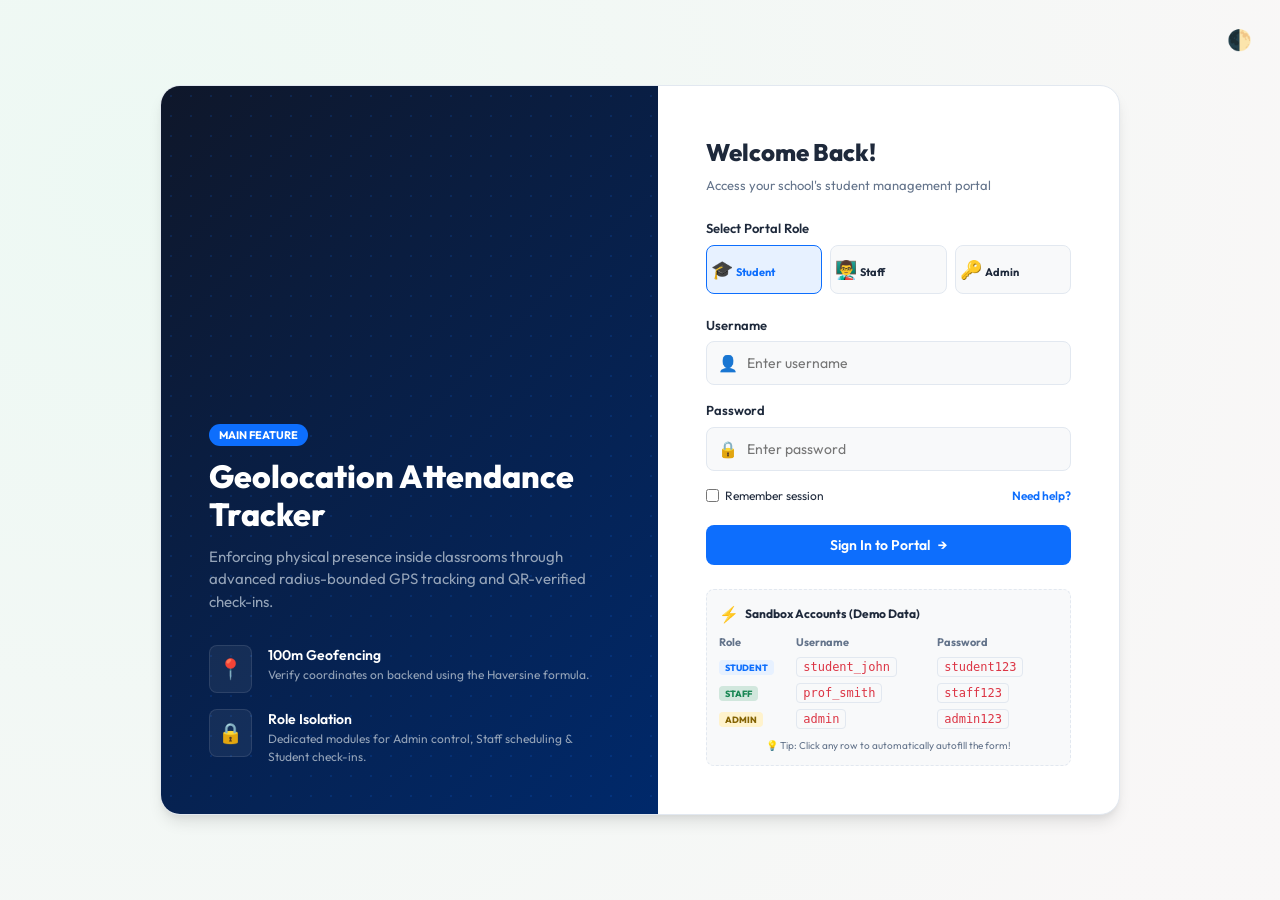
==== frontend/index.html @ 25378f26 "Initial commit: Smart Student Portal with geofenced attendance" ====
<!DOCTYPE html>
<html lang="en">
<head>
    <meta charset="UTF-8">
    <meta name="viewport" content="width=device-width, initial-scale=1.0">
    <title>Login - Smart Student Management Portal</title>
    <link rel="preconnect" href="https://fonts.googleapis.com">
    <link rel="preconnect" href="https://fonts.gstatic.com" crossorigin>
    <link href="https://fonts.googleapis.com/css2?family=Outfit:wght@300;400;500;600;700;800&display=swap" rel="stylesheet">
    <link rel="stylesheet" href="style.css">
</head>
<body class="login-body">
    <!-- Theme Toggle Floating Button -->
    <button class="theme-toggle" id="theme-btn" aria-label="Toggle Dark Mode">🌓</button>

    <div class="login-wrapper">
        <div class="login-visual">
            <div class="visual-overlay"></div>
            <div class="visual-content">
                <span class="badge">Main Feature</span>
                <h1>Geolocation Attendance Tracker</h1>
                <p>Enforcing physical presence inside classrooms through advanced radius-bounded GPS tracking and QR-verified check-ins.</p>
                <div class="visual-features">
                    <div class="v-feat">
                        <span class="v-icon">📍</span>
                        <div>
                            <h4>100m Geofencing</h4>
                            <p>Verify coordinates on backend using the Haversine formula.</p>
                        </div>
                    </div>
                    <div class="v-feat">
                        <span class="v-icon">🔒</span>
                        <div>
                            <h4>Role Isolation</h4>
                            <p>Dedicated modules for Admin control, Staff scheduling & Student check-ins.</p>
                        </div>
                    </div>
                </div>
            </div>
        </div>

        <div class="login-container">
            <div class="login-header">
                <h2>Welcome Back!</h2>
                <p>Access your school's student management portal</p>
            </div>

            <!-- Login Form -->
            <form id="login-form">
                <div class="form-group">
                    <label for="role-select">Select Portal Role</label>
                    <div class="role-selector-grid">
                        <label class="role-card active">
                            <input type="radio" name="role" value="STUDENT" checked>
                            <span class="role-emoji">🎓</span>
                            <span class="role-text">Student</span>
                        </label>
                        <label class="role-card">
                            <input type="radio" name="role" value="STAFF">
                            <span class="role-emoji">👨‍🏫</span>
                            <span class="role-text">Staff</span>
                        </label>
                        <label class="role-card">
                            <input type="radio" name="role" value="ADMIN">
                            <span class="role-emoji">🔑</span>
                            <span class="role-text">Admin</span>
                        </label>
                    </div>
                </div>

                <div class="form-group">
                    <label for="username">Username</label>
                    <div class="input-with-icon">
                        <span class="field-icon">👤</span>
                        <input type="text" id="username" placeholder="Enter username" required autocomplete="username">
                    </div>
                </div>

                <div class="form-group">
                    <label for="password">Password</label>
                    <div class="input-with-icon">
                        <span class="field-icon">🔒</span>
                        <input type="password" id="password" placeholder="Enter password" required autocomplete="current-password">
                    </div>
                </div>

                <div class="form-actions">
                    <label class="remember-me">
                        <input type="checkbox" id="remember">
                        <span>Remember session</span>
                    </label>
                    <a href="#" class="forgot-pwd" onclick="alert('Demo account credentials are listed in the Sandbox Accounts panel below!')">Need help?</a>
                </div>

                <div id="login-error" class="error-banner hide">
                    <span class="err-icon">⚠️</span>
                    <span class="err-msg">Invalid username or password.</span>
                </div>

                <button type="submit" class="btn btn-primary btn-block" id="login-submit-btn">
                    <span>Sign In to Portal</span>
                    <span class="btn-arrow">→</span>
                </button>
            </form>

            <!-- Sandbox Accounts Guide (Extremely helpful for grading!) -->
            <div class="sandbox-card">
                <div class="sandbox-header">
                    <span>⚡</span>
                    <h4>Sandbox Accounts (Demo Data)</h4>
                </div>
                <div class="sandbox-body">
                    <table class="sandbox-table">
                        <thead>
                            <tr>
                                <th>Role</th>
                                <th>Username</th>
                                <th>Password</th>
                            </tr>
                        </thead>
                        <tbody>
                            <tr onclick="fillCredentials('student_john', 'student123', 'STUDENT')">
                                <td><span class="pill-badge student">Student</span></td>
                                <td><code>student_john</code></td>
                                <td><code>student123</code></td>
                            </tr>
                            <tr onclick="fillCredentials('prof_smith', 'staff123', 'STAFF')">
                                <td><span class="pill-badge staff">Staff</span></td>
                                <td><code>prof_smith</code></td>
                                <td><code>staff123</code></td>
                            </tr>
                            <tr onclick="fillCredentials('admin', 'admin123', 'ADMIN')">
                                <td><span class="pill-badge admin">Admin</span></td>
                                <td><code>admin</code></td>
                                <td><code>admin123</code></td>
                            </tr>
                        </tbody>
                    </table>
                    <p class="sandbox-tip">💡 Tip: Click any row to automatically autofill the form!</p>
                </div>
            </div>
        </div>
    </div>

    <script src="script.js"></script>
</body>
</html>
---- frontend/style.css ----
/* Style Sheet for Smart Student Management Portal */

/* Core Theme Variables */
:root {
    --font-primary: 'Outfit', sans-serif;
    
    /* Light Mode Palette */
    --primary: #0d6efd;
    --primary-hover: #0b5ed7;
    --primary-light: #e7f1ff;
    --success: #198754;
    --success-light: #d1e7dd;
    --danger: #dc3545;
    --danger-light: #f8d7da;
    --warning: #ffc107;
    --warning-light: #fff3cd;
    
    --bg-color: #f8f9fa;
    --card-bg: #ffffff;
    --sidebar-bg: #0f172a;
    --sidebar-text: #94a3b8;
    --sidebar-active: #ffffff;
    --sidebar-active-bg: #1e293b;
    
    --text-color: #1e293b;
    --text-muted: #64748b;
    --border-color: #e2e8f0;
    
    --shadow-sm: 0 1px 3px rgba(0,0,0,0.1), 0 1px 2px rgba(0,0,0,0.06);
    --shadow-md: 0 4px 6px -1px rgba(0,0,0,0.1), 0 2px 4px -1px rgba(0,0,0,0.06);
    --shadow-lg: 0 10px 15px -3px rgba(0,0,0,0.1), 0 4px 6px -2px rgba(0,0,0,0.05);
    
    --glass-bg: rgba(255, 255, 255, 0.7);
    --glass-border: rgba(255, 255, 255, 0.4);
    --glass-blur: 12px;
    
    --border-radius: 12px;
    --border-radius-sm: 8px;
    --border-radius-lg: 20px;
    --transition: all 0.25s cubic-bezier(0.4, 0, 0.2, 1);
}

/* Dark Mode Overrides */
[data-theme="dark"] {
    --bg-color: #090d16;
    --card-bg: #111827;
    --sidebar-bg: #030712;
    --sidebar-active-bg: #111827;
    
    --text-color: #f3f4f6;
    --text-muted: #9ca3af;
    --border-color: #1f2937;
    
    --glass-bg: rgba(17, 24, 39, 0.7);
    --glass-border: rgba(31, 41, 55, 0.5);
    
    --shadow-sm: 0 1px 3px rgba(0,0,0,0.3);
    --shadow-md: 0 4px 6px -1px rgba(0,0,0,0.4);
    --shadow-lg: 0 10px 15px -3px rgba(0,0,0,0.5);
    
    --primary-light: #1e293b;
}

/* Global Resets & Styles */
* {
    margin: 0;
    padding: 0;
    box-sizing: border-box;
}

body {
    font-family: var(--font-primary);
    background-color: var(--bg-color);
    color: var(--text-color);
    line-height: 1.5;
    transition: var(--transition);
    overflow-x: hidden;
}

/* Scrollbar Customization */
::-webkit-scrollbar {
    width: 6px;
    height: 6px;
}
::-webkit-scrollbar-track {
    background: transparent;
}
::-webkit-scrollbar-thumb {
    background: var(--border-color);
    border-radius: 10px;
}
::-webkit-scrollbar-thumb:hover {
    background: var(--text-muted);
}

/* Layout Utilities */
.hide {
    display: none !important;
}

.text-center { text-align: center !important; }
.text-right { text-align: right !important; }
.py-4 { padding-top: 1.5rem !important; padding-bottom: 1.5rem !important; }
.py-5 { padding-top: 3rem !important; padding-bottom: 3rem !important; }
.mt-2 { margin-top: 0.5rem !important; }
.mt-3 { margin-top: 1rem !important; }
.mt-4 { margin-top: 1.5rem !important; }
.mb-2 { margin-bottom: 0.5rem !important; }
.mb-3 { margin-bottom: 1rem !important; }
.mb-4 { margin-bottom: 1.5rem !important; }
.mb-0 { margin-bottom: 0 !important; }
.max-width-100 { max-width: 100px !important; }
.max-width-300 { max-width: 300px !important; }
.max-width-350 { max-width: 350px !important; }

/* Grid Layouts */
.row {
    display: flex;
    gap: 12px;
}
.col {
    flex: 1;
}

.layout-grid-2 {
    display: grid;
    grid-template-columns: repeat(auto-fit, minmax(320px, 1fr));
    gap: 24px;
    margin-top: 24px;
}

.layout-grid-3-2 {
    display: grid;
    grid-template-columns: 3fr 2fr;
    gap: 24px;
    margin-top: 24px;
}

.layout-grid-3-1 {
    display: grid;
    grid-template-columns: 3fr 1fr;
    gap: 24px;
    margin-top: 24px;
}

@media (max-width: 992px) {
    .layout-grid-3-2, .layout-grid-3-1 {
        grid-template-columns: 1fr;
    }
}

/* Buttons */
.btn {
    display: inline-flex;
    align-items: center;
    justify-content: center;
    font-family: var(--font-primary);
    font-size: 14px;
    font-weight: 600;
    padding: 10px 18px;
    border-radius: var(--border-radius-sm);
    border: 1px solid transparent;
    cursor: pointer;
    transition: var(--transition);
    gap: 8px;
}

.btn-primary {
    background-color: var(--primary);
    color: #ffffff;
}
.btn-primary:hover {
    background-color: var(--primary-hover);
    transform: translateY(-1px);
}

.btn-success {
    background-color: var(--success);
    color: #ffffff;
}
.btn-success:hover {
    background-color: #157347;
    transform: translateY(-1px);
}

.btn-danger {
    background-color: var(--danger);
    color: #ffffff;
}
.btn-danger:hover {
    background-color: #bb2d3b;
}

.btn-outline {
    background-color: transparent;
    border-color: var(--border-color);
    color: var(--text-color);
}
.btn-outline:hover {
    background-color: var(--bg-color);
}

.btn-outline-primary {
    background-color: transparent;
    border-color: var(--primary);
    color: var(--primary);
}
.btn-outline-primary:hover {
    background-color: var(--primary-light);
}

.btn-outline-danger {
    background-color: transparent;
    border-color: var(--danger);
    color: var(--danger);
}
.btn-outline-danger:hover {
    background-color: var(--danger-light);
}

.btn-sm {
    padding: 6px 12px;
    font-size: 12px;
}

.btn-lg {
    padding: 14px 24px;
    font-size: 16px;
    border-radius: var(--border-radius);
}

.btn-block {
    display: flex;
    width: 100%;
}

/* Theme Toggle Button */
.theme-toggle {
    background: transparent;
    border: none;
    font-size: 20px;
    cursor: pointer;
    padding: 8px;
    border-radius: 50%;
    transition: var(--transition);
}
.theme-toggle:hover {
    background-color: var(--border-color);
    transform: scale(1.1);
}

/* ---------------------------------------------------- */
/* LOGIN PAGE STYLING */
/* ---------------------------------------------------- */
.login-body {
    background: radial-gradient(circle at 10% 20%, rgba(216, 241, 230, 0.46) 0.1%, rgba(233, 226, 226, 0.28) 90.1%);
    min-height: 100vh;
    display: flex;
    align-items: center;
    justify-content: center;
    padding: 20px;
}

[data-theme="dark"].login-body {
    background: radial-gradient(circle at 10% 20%, rgba(13, 20, 35, 0.9) 0%, rgba(3, 7, 18, 1) 100%);
}

.login-body #theme-btn {
    position: absolute;
    top: 20px;
    right: 20px;
    z-index: 100;
}

.login-wrapper {
    background: var(--card-bg);
    width: 100%;
    max-width: 960px;
    min-height: 580px;
    border-radius: var(--border-radius-lg);
    box-shadow: var(--shadow-lg);
    display: flex;
    overflow: hidden;
    border: 1px solid var(--border-color);
}

@media (max-width: 768px) {
    .login-wrapper {
        flex-direction: column;
    }
    .login-visual {
        display: none;
    }
}

.login-visual {
    flex: 1.1;
    background: linear-gradient(135deg, #0f172a 0%, #00296b 100%);
    position: relative;
    padding: 48px;
    display: flex;
    align-items: flex-end;
}

.visual-overlay {
    position: absolute;
    top: 0; left: 0; right: 0; bottom: 0;
    background-image: radial-gradient(rgba(13, 110, 253, 0.15) 1px, transparent 0);
    background-size: 20px 20px;
}

.visual-content {
    position: relative;
    z-index: 10;
    color: #ffffff;
}

.visual-content h1 {
    font-size: 32px;
    font-weight: 800;
    line-height: 1.2;
    margin: 12px 0;
}

.visual-content p {
    color: #94a3b8;
    font-size: 15px;
    margin-bottom: 32px;
}

.badge {
    background-color: var(--primary);
    color: #ffffff;
    padding: 4px 10px;
    font-size: 11px;
    font-weight: 700;
    text-transform: uppercase;
    border-radius: 20px;
}

.visual-features {
    display: flex;
    flex-direction: column;
    gap: 16px;
}

.v-feat {
    display: flex;
    gap: 16px;
    align-items: flex-start;
}

.v-icon {
    font-size: 20px;
    background: rgba(255,255,255,0.06);
    padding: 8px;
    border-radius: 8px;
    border: 1px solid rgba(255,255,255,0.1);
}

.v-feat h4 {
    font-size: 14px;
    font-weight: 600;
}

.v-feat p {
    font-size: 12px;
    color: #94a3b8;
    margin-bottom: 0;
}

.login-container {
    flex: 1;
    padding: 48px;
    display: flex;
    flex-direction: column;
    justify-content: center;
}

.login-header h2 {
    font-size: 24px;
    font-weight: 800;
    margin-bottom: 6px;
}

.login-header p {
    color: var(--text-muted);
    font-size: 13px;
    margin-bottom: 24px;
}

/* Forms & Inputs */
.form-group {
    margin-bottom: 16px;
}

.form-group label {
    display: block;
    font-size: 13px;
    font-weight: 600;
    margin-bottom: 6px;
    color: var(--text-color);
}

.input-with-icon {
    position: relative;
    width: 100%;
}

.field-icon {
    position: absolute;
    left: 12px;
    top: 50%;
    transform: translateY(-50%);
    font-size: 16px;
    color: var(--text-muted);
}

.form-control, input[type="text"], input[type="password"], input[type="email"], select, textarea {
    width: 100%;
    background-color: var(--bg-color);
    border: 1px solid var(--border-color);
    color: var(--text-color);
    font-family: var(--font-primary);
    font-size: 14px;
    padding: 12px 16px;
    border-radius: var(--border-radius-sm);
    transition: var(--transition);
}

.input-with-icon .form-control, .input-with-icon input {
    padding-left: 40px;
}

.form-control:focus, input:focus, select:focus, textarea:focus {
    outline: none;
    border-color: var(--primary);
    box-shadow: 0 0 0 3px var(--primary-light);
}

/* Role Radio Selection */
.role-selector-grid {
    display: grid;
    grid-template-columns: repeat(3, 1fr);
    gap: 8px;
    margin-bottom: 16px;
}

.role-card {
    border: 1px solid var(--border-color);
    border-radius: var(--border-radius-sm);
    padding: 10px 4px;
    display: flex;
    flex-direction: column;
    align-items: center;
    cursor: pointer;
    transition: var(--transition);
    background-color: var(--bg-color);
}

.role-card input[type="radio"] {
    display: none;
}

.role-emoji {
    font-size: 18px;
    margin-bottom: 4px;
}

.role-text {
    font-size: 11px;
    font-weight: 700;
}

.role-card.active {
    border-color: var(--primary);
    background-color: var(--primary-light);
    color: var(--primary);
}

/* Form Actions */
.form-actions {
    display: flex;
    justify-content: space-between;
    align-items: center;
    font-size: 12px;
    margin-bottom: 20px;
}

.remember-me {
    display: flex;
    align-items: center;
    gap: 6px;
    cursor: pointer;
}

.forgot-pwd {
    color: var(--primary);
    text-decoration: none;
    font-weight: 600;
}

.error-banner {
    background-color: var(--danger-light);
    color: var(--danger);
    padding: 10px 14px;
    border-radius: var(--border-radius-sm);
    font-size: 12px;
    font-weight: 600;
    margin-bottom: 16px;
    display: flex;
    align-items: center;
    gap: 8px;
    border: 1px solid rgba(220, 53, 69, 0.2);
}

/* Sandbox Credentials Helper */
.sandbox-card {
    background-color: var(--bg-color);
    border: 1px dashed var(--border-color);
    border-radius: var(--border-radius-sm);
    margin-top: 24px;
    padding: 12px;
}

.sandbox-header {
    display: flex;
    align-items: center;
    gap: 6px;
    margin-bottom: 8px;
}

.sandbox-header h4 {
    font-size: 12px;
    font-weight: 700;
}

.sandbox-table {
    width: 100%;
    font-size: 11px;
    border-collapse: collapse;
}

.sandbox-table th {
    text-align: left;
    color: var(--text-muted);
    padding-bottom: 4px;
}

.sandbox-table tr {
    cursor: pointer;
    transition: var(--transition);
}

.sandbox-table tr:hover {
    background-color: var(--border-color);
}

.sandbox-table td {
    padding: 4px 0;
}

.sandbox-tip {
    font-size: 10px;
    color: var(--text-muted);
    margin-top: 6px;
    text-align: center;
}

/* Pill Badges */
.pill-badge {
    padding: 2px 6px;
    font-size: 9px;
    font-weight: 800;
    border-radius: 4px;
    text-transform: uppercase;
}

.pill-badge.student { background-color: var(--primary-light); color: var(--primary); }
.pill-badge.staff { background-color: var(--success-light); color: var(--success); }
.pill-badge.admin { background-color: var(--warning-light); color: #856404; }

/* ---------------------------------------------------- */
/* DASHBOARD STRUCTURE */
/* ---------------------------------------------------- */
.dashboard-body {
    background-color: var(--bg-color);
    min-height: 100vh;
}

.dashboard-wrapper {
    display: flex;
    min-height: 100vh;
}

@media (max-width: 768px) {
    .dashboard-wrapper {
        flex-direction: column;
    }
}

/* Sidebar Navigation */
.sidebar {
    background-color: var(--sidebar-bg);
    width: 260px;
    display: flex;
    flex-direction: column;
    border-right: 1px solid var(--border-color);
    padding: 24px;
    color: var(--sidebar-text);
    flex-shrink: 0;
}

@media (max-width: 768px) {
    .sidebar {
        width: 100%;
        border-right: none;
        border-bottom: 1px solid var(--border-color);
    }
}

.sidebar-brand {
    display: flex;
    align-items: center;
    gap: 12px;
    margin-bottom: 32px;
}

.brand-logo {
    font-size: 28px;
}

.sidebar-brand h3 {
    color: #ffffff;
    font-size: 18px;
    font-weight: 800;
}

.sidebar-brand p {
    font-size: 11px;
    color: var(--text-muted);
}

.profile-card-mini {
    background-color: var(--sidebar-active-bg);
    border-radius: var(--border-radius);
    padding: 16px;
    display: flex;
    align-items: center;
    gap: 12px;
    margin-bottom: 24px;
    border: 1px solid rgba(255,255,255,0.05);
}

.avatar {
    width: 40px;
    height: 40px;
    border-radius: 50%;
    background-color: var(--primary);
    display: flex;
    align-items: center;
    justify-content: center;
    font-size: 20px;
}

.profile-info h4 {
    color: #ffffff;
    font-size: 13px;
    font-weight: 700;
    max-width: 130px;
    white-space: nowrap;
    overflow: hidden;
    text-overflow: ellipsis;
}

.role-pill {
    font-size: 9px;
    font-weight: 800;
    color: var(--primary);
    background-color: var(--primary-light);
    padding: 1px 6px;
    border-radius: 4px;
    text-transform: uppercase;
}

.sidebar-menu {
    flex: 1;
}

.menu-list {
    list-style: none;
    display: flex;
    flex-direction: column;
    gap: 6px;
}

.menu-list li {
    padding: 12px 16px;
    border-radius: var(--border-radius-sm);
    display: flex;
    align-items: center;
    gap: 12px;
    cursor: pointer;
    font-size: 14px;
    font-weight: 500;
    transition: var(--transition);
}

.menu-list li:hover {
    background-color: var(--sidebar-active-bg);
    color: #ffffff;
}

.menu-list li.active {
    background-color: var(--primary);
    color: #ffffff;
}

.menu-icon {
    font-size: 18px;
}

.sidebar-footer {
    margin-top: 24px;
}

/* Main Content Area */
.main-content {
    flex: 1;
    padding: 32px;
    overflow-y: auto;
}

@media (max-width: 768px) {
    .main-content {
        padding: 16px;
    }
}

/* Topbar Header */
.topbar {
    display: flex;
    justify-content: space-between;
    align-items: center;
    margin-bottom: 32px;
    border-bottom: 1px solid var(--border-color);
    padding-bottom: 16px;
}

.topbar-left h2 {
    font-size: 26px;
    font-weight: 800;
}

.topbar-left .subtitle {
    font-size: 13px;
    color: var(--text-muted);
}

.topbar-right {
    display: flex;
    align-items: center;
    gap: 16px;
}

.date-widget {
    background-color: var(--card-bg);
    border: 1px solid var(--border-color);
    border-radius: var(--border-radius-sm);
    padding: 8px 14px;
    font-size: 12px;
    font-weight: 600;
    display: flex;
    align-items: center;
    gap: 8px;
    box-shadow: var(--shadow-sm);
}

/* ---------------------------------------------------- */
/* CARDS & CONTAINERS */
/* ---------------------------------------------------- */
.card {
    background-color: var(--card-bg);
    border: 1px solid var(--border-color);
    border-radius: var(--border-radius);
    box-shadow: var(--shadow-sm);
    overflow: hidden;
    transition: var(--transition);
    margin-bottom: 24px;
}

.card:hover {
    box-shadow: var(--shadow-md);
}

.card-header {
    padding: 16px 24px;
    border-bottom: 1px solid var(--border-color);
    display: flex;
    justify-content: space-between;
    align-items: center;
}

.card-header h4 {
    font-size: 15px;
    font-weight: 700;
}

.card-tag {
    font-size: 10px;
    font-weight: 800;
    padding: 2px 6px;
    border-radius: 4px;
    text-transform: uppercase;
}
.card-tag.active { background-color: var(--success-light); color: var(--success); }

.card-body {
    padding: 24px;
}

/* Glassmorphism Styles */
.bg-glass {
    background: var(--glass-bg);
    backdrop-filter: blur(var(--glass-blur));
    border: 1px solid var(--glass-border);
}

/* Stat Metrics Grid */
.metrics-grid {
    display: grid;
    grid-template-columns: repeat(auto-fit, minmax(220px, 1fr));
    gap: 20px;
}

.metric-card {
    background-color: var(--card-bg);
    border: 1px solid var(--border-color);
    border-radius: var(--border-radius);
    padding: 20px;
    display: flex;
    gap: 16px;
    align-items: center;
    box-shadow: var(--shadow-sm);
    transition: var(--transition);
}

.metric-card:hover {
    transform: translateY(-2px);
    box-shadow: var(--shadow-md);
}

.border-left-primary { border-left: 4px solid var(--primary); }
.border-left-success { border-left: 4px solid var(--success); }
.border-left-danger { border-left: 4px solid var(--danger); }
.border-left-warning { border-left: 4px solid var(--warning); }
.border-left-info { border-left: 4px solid #0dcaf0; }

.metric-icon {
    font-size: 32px;
    background-color: var(--bg-color);
    width: 60px;
    height: 60px;
    border-radius: 50%;
    display: flex;
    align-items: center;
    justify-content: center;
}

.metric-details {
    flex: 1;
}

.metric-label {
    font-size: 12px;
    color: var(--text-muted);
    font-weight: 600;
    text-transform: uppercase;
}

.metric-details h3 {
    font-size: 24px;
    font-weight: 800;
    margin: 2px 0;
}

.metric-trend {
    font-size: 11px;
    font-weight: 600;
}

.text-success { color: var(--success) !important; }
.text-danger { color: var(--danger) !important; }
.text-warning { color: #d39e00 !important; }
.text-primary { color: var(--primary) !important; }

.progress-bar-container {
    width: 100%;
    height: 6px;
    background-color: var(--border-color);
    border-radius: 10px;
    margin-top: 6px;
    overflow: hidden;
}

.progress-bar {
    height: 100%;
    background-color: var(--primary);
    border-radius: 10px;
    transition: width 0.6s ease;
}

/* ---------------------------------------------------- */
/* MAIN FEATURE: GEOLOCATION MARKER PAGE */
/* ---------------------------------------------------- */

/* Pulse Radar ping */
.radar-box {
    position: relative;
    width: 80px;
    height: 80px;
    margin: 0 auto 16px;
    background-color: var(--primary-light);
    border-radius: 50%;
    display: flex;
    align-items: center;
    justify-content: center;
}

.radar-emoji {
    font-size: 32px;
    z-index: 10;
}

.radar-ping {
    position: absolute;
    width: 100%;
    height: 100%;
    border-radius: 50%;
    background-color: var(--primary);
    opacity: 0.7;
    animation: pulse-ping 2s infinite;
}

@keyframes pulse-ping {
    0% {
        transform: scale(0.9);
        opacity: 0.8;
    }
    100% {
        transform: scale(1.8);
        opacity: 0;
    }
}

/* Map placeholder */
.map-visual-box {
    background-color: #cbd5e1;
    border: 1px solid var(--border-color);
    height: 220px;
    border-radius: var(--border-radius);
    position: relative;
    overflow: hidden;
    margin-bottom: 20px;
    display: flex;
    align-items: center;
    justify-content: center;
    background-image: linear-gradient(rgba(0, 0, 0, 0.05) 1px, transparent 0), linear-gradient(90deg, rgba(0, 0, 0, 0.05) 1px, transparent 0);
    background-size: 15px 15px;
}

[data-theme="dark"] .map-visual-box {
    background-color: #1e293b;
    background-image: linear-gradient(rgba(255, 255, 255, 0.03) 1px, transparent 0), linear-gradient(90deg, rgba(255, 255, 255, 0.03) 1px, transparent 0);
}

.map-overlay {
    background: rgba(15, 23, 42, 0.8);
    color: #ffffff;
    padding: 10px 20px;
    border-radius: 30px;
    font-size: 12px;
    font-weight: 600;
    z-index: 10;
    backdrop-filter: blur(4px);
    border: 1px solid rgba(255,255,255,0.1);
}

.map-coordinates {
    position: absolute;
    bottom: 12px;
    left: 12px;
    background-color: rgba(15, 23, 42, 0.85);
    color: #ffffff;
    padding: 6px 12px;
    border-radius: 8px;
    font-size: 10px;
    font-weight: 600;
    border: 1px solid rgba(255,255,255,0.15);
}

.geo-details-box {
    display: flex;
    flex-direction: column;
    gap: 10px;
}

.coordinate-item {
    display: flex;
    justify-content: space-between;
    background-color: var(--bg-color);
    padding: 12px 16px;
    border-radius: var(--border-radius-sm);
    border: 1px solid var(--border-color);
}

.coord-label {
    font-size: 13px;
    color: var(--text-muted);
    font-weight: 600;
}

.coordinate-item strong {
    font-size: 14px;
}

/* Status Info Banner */
.status-banner {
    padding: 12px 16px;
    border-radius: var(--border-radius-sm);
    font-size: 12px;
    font-weight: 600;
    margin-top: 16px;
    display: flex;
    align-items: center;
    gap: 10px;
    border: 1px solid transparent;
}
.status-banner.info { background-color: var(--primary-light); color: var(--primary); border-color: rgba(13, 110, 253, 0.2); }
.status-banner.success { background-color: var(--success-light); color: var(--success); border-color: rgba(25, 135, 84, 0.2); }
.status-banner.danger { background-color: var(--danger-light); color: var(--danger); border-color: rgba(220, 53, 69, 0.2); }

/* Radio Group Spoofer selection */
.radio-group-vertical {
    display: flex;
    flex-direction: column;
    gap: 8px;
}

.radio-group-vertical .radio-card {
    border: 1px solid var(--border-color);
    border-radius: var(--border-radius-sm);
    padding: 12px 16px;
    cursor: pointer;
    background-color: var(--bg-color);
    display: flex;
    flex-direction: column;
    align-items: flex-start;
    transition: var(--transition);
}

.radio-group-vertical .radio-card input {
    margin-bottom: 6px;
}

.radio-group-vertical .radio-card strong {
    font-size: 12px;
    margin-top: 4px;
}

.radio-group-vertical .radio-card p {
    font-size: 10px;
    color: var(--text-muted);
}

.radio-group-vertical .radio-card.active {
    border-color: var(--primary);
    background-color: var(--primary-light);
}

/* ---------------------------------------------------- */
/* TABLES & DETAILS */
/* ---------------------------------------------------- */
.table-responsive {
    overflow-x: auto;
    width: 100%;
}

.table {
    width: 100%;
    border-collapse: collapse;
    font-size: 14px;
    text-align: left;
}

.table th {
    padding: 12px 16px;
    font-weight: 700;
    color: var(--text-muted);
    border-bottom: 2px solid var(--border-color);
    font-size: 12px;
    text-transform: uppercase;
}

.table td {
    padding: 14px 16px;
    border-bottom: 1px solid var(--border-color);
    color: var(--text-color);
}

.table tbody tr {
    transition: var(--transition);
}

.table tbody tr:hover {
    background-color: var(--primary-light);
}

code {
    background-color: var(--bg-color);
    color: var(--danger);
    padding: 2px 6px;
    border-radius: 4px;
    font-family: monospace;
    font-size: 12px;
    border: 1px solid var(--border-color);
}

/* Schedule Timetable table custom style */
.schedule-table {
    border-radius: var(--border-radius);
    overflow: hidden;
}

.schedule-table th {
    background-color: var(--primary-light);
    color: var(--primary);
}

/* Inbox log */
.inbox-list {
    display: flex;
    flex-direction: column;
    gap: 12px;
}

.inbox-item {
    background-color: var(--bg-color);
    border: 1px solid var(--border-color);
    border-radius: var(--border-radius-sm);
    padding: 16px;
    position: relative;
    border-left: 4px solid var(--danger);
    transition: var(--transition);
}

.inbox-item:hover {
    transform: translateX(2px);
}

.inbox-item h5 {
    font-size: 13px;
    font-weight: 700;
    margin-bottom: 4px;
}

.inbox-item p {
    font-size: 11px;
    color: var(--text-muted);
    white-space: pre-line;
}

.inbox-item-date {
    position: absolute;
    top: 12px;
    right: 12px;
    font-size: 9px;
    font-weight: 600;
    color: var(--text-muted);
}

.inbox-item-empty {
    font-size: 12px;
    color: var(--text-muted);
    text-align: center;
    padding: 24px 0;
    border: 1px dashed var(--border-color);
    border-radius: var(--border-radius-sm);
}

/* ---------------------------------------------------- */
/* QR CODE BROADCASTER (STAFF VIEW) */
/* ---------------------------------------------------- */
.qr-mockup-placeholder {
    border: 2px dashed var(--border-color);
    border-radius: var(--border-radius);
    height: 260px;
    display: flex;
    flex-direction: column;
    align-items: center;
    justify-content: center;
    color: var(--text-muted);
    padding: 20px;
}

.qr-mockup-placeholder span {
    font-size: 40px;
    margin-bottom: 12px;
}

.qr-mockup-placeholder p {
    font-size: 12px;
    max-width: 200px;
}

.qr-container {
    background-color: #ffffff;
    width: 180px;
    height: 180px;
    margin: 0 auto;
    border: 8px solid #000000;
    border-radius: 8px;
    display: flex;
    align-items: center;
    justify-content: center;
    padding: 8px;
    box-shadow: var(--shadow-md);
}

.qr-code-grid {
    width: 100%;
    height: 100%;
    background-image: 
        linear-gradient(90deg, #000 25%, transparent 25%), 
        linear-gradient(#000 25%, transparent 25%),
        linear-gradient(90deg, #000 50%, transparent 50%),
        linear-gradient(#000 50%, transparent 50%);
    background-size: 10px 10px, 10px 10px, 20px 20px, 20px 20px;
    background-color: #fff;
    opacity: 0.85;
}

.text-muted-small {
    font-size: 11px;
    color: var(--text-muted);
}

/* ---------------------------------------------------- */
/* MODALS */
/* ---------------------------------------------------- */
.modal {
    position: fixed;
    top: 0; left: 0; right: 0; bottom: 0;
    background-color: rgba(0,0,0,0.5);
    z-index: 200;
    display: flex;
    align-items: center;
    justify-content: center;
    padding: 20px;
    backdrop-filter: blur(4px);
}

.modal-content {
    background-color: var(--card-bg);
    border: 1px solid var(--border-color);
    border-radius: var(--border-radius);
    max-width: 500px;
    width: 100%;
    box-shadow: var(--shadow-lg);
    overflow: hidden;
    animation: zoom-in 0.2s ease-out;
}

@keyframes zoom-in {
    0% { transform: scale(0.95); opacity: 0; }
    100% { transform: scale(1); opacity: 1; }
}

.modal-header {
    padding: 16px 24px;
    border-bottom: 1px solid var(--border-color);
    display: flex;
    justify-content: space-between;
    align-items: center;
}

.modal-close {
    font-size: 24px;
    font-weight: 700;
    cursor: pointer;
    color: var(--text-muted);
}
.modal-close:hover {
    color: var(--text-color);
}

.modal-body {
    padding: 24px;
}

/* Form layouts */
.form-row-three {
    display: flex;
    gap: 10px;
    align-items: center;
}

.inline-creator-form {
    display: flex;
    gap: 10px;
    align-items: center;
}

/* Badge values */
.badge-warning { background-color: var(--warning-light); color: #856404; }
.badge-success { background-color: var(--success-light); color: var(--success); }
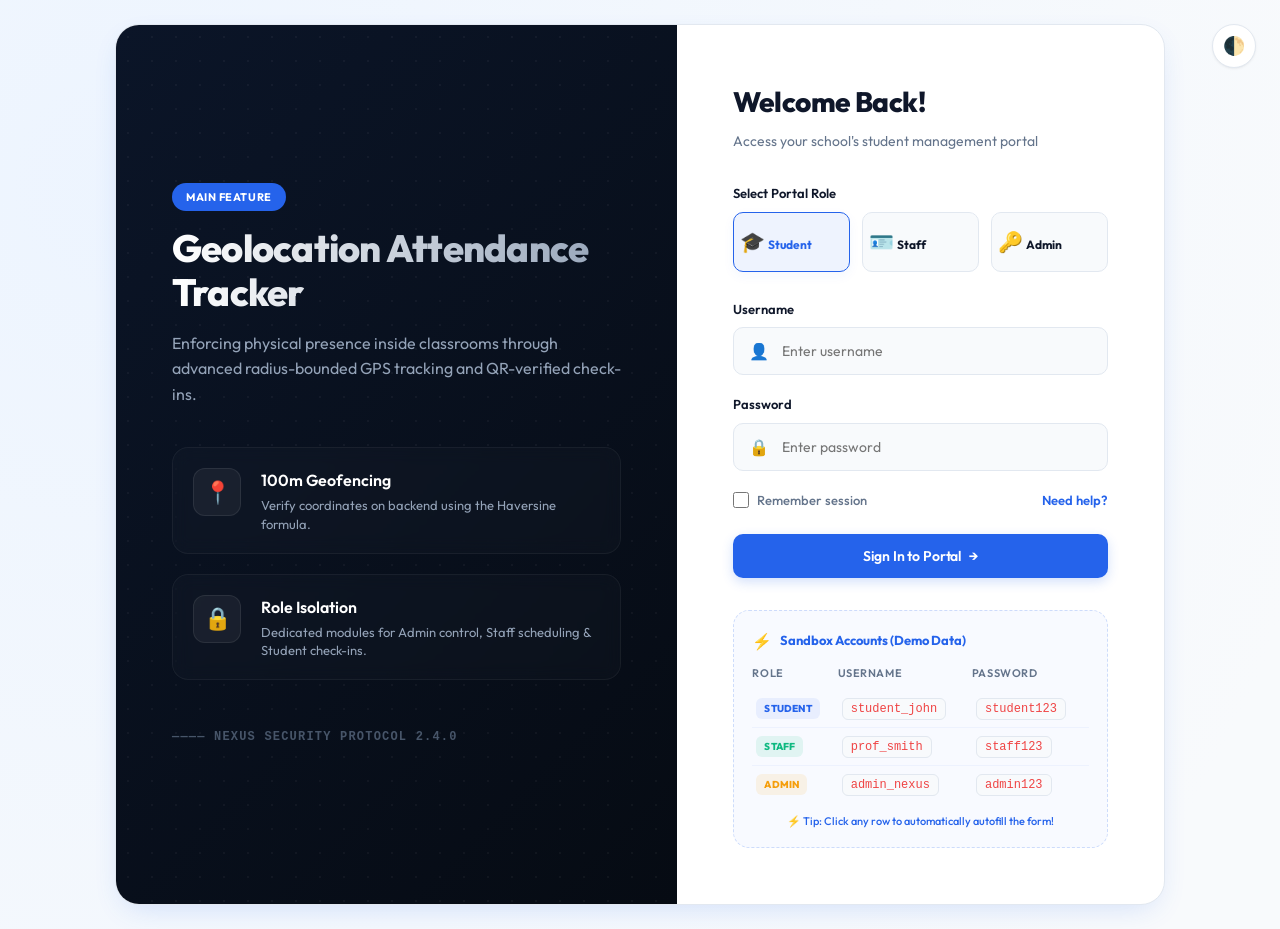
==== commit c7085f34: "Redesign login and dashboard overview panels to match premium high-fidelity mockups" ====
--- a/frontend/index.html
+++ b/frontend/index.html
@@ -14,12 +14,13 @@
     <button class="theme-toggle" id="theme-btn" aria-label="Toggle Dark Mode">🌓</button>
 
     <div class="login-wrapper">
+        <!-- Left Panel - Corporate Branding & Features -->
         <div class="login-visual">
-            <div class="visual-overlay"></div>
             <div class="visual-content">
                 <span class="badge">Main Feature</span>
                 <h1>Geolocation Attendance Tracker</h1>
                 <p>Enforcing physical presence inside classrooms through advanced radius-bounded GPS tracking and QR-verified check-ins.</p>
+                
                 <div class="visual-features">
                     <div class="v-feat">
                         <span class="v-icon">📍</span>
@@ -36,9 +37,14 @@
                         </div>
                     </div>
                 </div>
+
+                <div class="visual-footer">
+                    ———— NEXUS SECURITY PROTOCOL 2.4.0
+                </div>
             </div>
         </div>
 
+        <!-- Right Panel - Login Card Form -->
         <div class="login-container">
             <div class="login-header">
                 <h2>Welcome Back!</h2>
@@ -48,20 +54,20 @@
             <!-- Login Form -->
             <form id="login-form">
                 <div class="form-group">
-                    <label for="role-select">Select Portal Role</label>
+                    <label>Select Portal Role</label>
                     <div class="role-selector-grid">
-                        <label class="role-card active">
-                            <input type="radio" name="role" value="STUDENT" checked>
+                        <label class="role-card active" id="role-card-student">
+                            <input type="radio" name="role" value="STUDENT" checked onchange="updateRoleUI('STUDENT')">
                             <span class="role-emoji">🎓</span>
                             <span class="role-text">Student</span>
                         </label>
-                        <label class="role-card">
-                            <input type="radio" name="role" value="STAFF">
-                            <span class="role-emoji">👨‍🏫</span>
+                        <label class="role-card" id="role-card-staff">
+                            <input type="radio" name="role" value="STAFF" onchange="updateRoleUI('STAFF')">
+                            <span class="role-emoji">🪪</span>
                             <span class="role-text">Staff</span>
                         </label>
-                        <label class="role-card">
-                            <input type="radio" name="role" value="ADMIN">
+                        <label class="role-card" id="role-card-admin">
+                            <input type="radio" name="role" value="ADMIN" onchange="updateRoleUI('ADMIN')">
                             <span class="role-emoji">🔑</span>
                             <span class="role-text">Admin</span>
                         </label>
@@ -103,7 +109,7 @@
                 </button>
             </form>
 
-            <!-- Sandbox Accounts Guide (Extremely helpful for grading!) -->
+            <!-- Sandbox Accounts Helper Table -->
             <div class="sandbox-card">
                 <div class="sandbox-header">
                     <span>⚡</span>
@@ -129,19 +135,32 @@
                                 <td><code>prof_smith</code></td>
                                 <td><code>staff123</code></td>
                             </tr>
-                            <tr onclick="fillCredentials('admin', 'admin123', 'ADMIN')">
+                            <tr onclick="fillCredentials('admin_nexus', 'admin123', 'ADMIN')">
                                 <td><span class="pill-badge admin">Admin</span></td>
-                                <td><code>admin</code></td>
+                                <td><code>admin_nexus</code></td>
                                 <td><code>admin123</code></td>
                             </tr>
                         </tbody>
                     </table>
-                    <p class="sandbox-tip">💡 Tip: Click any row to automatically autofill the form!</p>
+                    <p class="sandbox-tip">⚡ Tip: Click any row to automatically autofill the form!</p>
                 </div>
             </div>
         </div>
     </div>
 
     <script src="script.js"></script>
+    <script>
+        // Inline UI helper to keep role cards styles synchronized instantly with radio changes
+        function updateRoleUI(selectedRole) {
+            document.querySelectorAll('.role-card').forEach(card => card.classList.remove('active'));
+            if (selectedRole === 'STUDENT') {
+                document.getElementById('role-card-student').classList.add('active');
+            } else if (selectedRole === 'STAFF') {
+                document.getElementById('role-card-staff').classList.add('active');
+            } else if (selectedRole === 'ADMIN') {
+                document.getElementById('role-card-admin').classList.add('active');
+            }
+        }
+    </script>
 </body>
 </html>
--- a/frontend/style.css
+++ b/frontend/style.css
@@ -1,67 +1,81 @@
-/* Style Sheet for Smart Student Management Portal */
-
-/* Core Theme Variables */
+/* ==========================================================================
+   SMART STUDENT MANAGEMENT PORTAL - DESIGN SYSTEM
+   ========================================================================== */
+
+@import url('https://fonts.googleapis.com/css2?family=Outfit:wght@300;400;500;600;700;800&display=swap');
+
 :root {
     --font-primary: 'Outfit', sans-serif;
     
-    /* Light Mode Palette */
-    --primary: #0d6efd;
-    --primary-hover: #0b5ed7;
-    --primary-light: #e7f1ff;
-    --success: #198754;
-    --success-light: #d1e7dd;
-    --danger: #dc3545;
-    --danger-light: #f8d7da;
-    --warning: #ffc107;
-    --warning-light: #fff3cd;
+    /* Harmonious Light Mode Palette */
+    --primary: #2563eb;
+    --primary-hover: #1d4ed8;
+    --primary-light: rgba(37, 99, 235, 0.08);
+    --success: #10b981;
+    --success-light: rgba(16, 185, 129, 0.1);
+    --danger: #ef4444;
+    --danger-light: rgba(239, 68, 68, 0.1);
+    --warning: #f59e0b;
+    --warning-light: rgba(245, 158, 11, 0.1);
+    --info: #06b6d4;
+    --info-light: rgba(6, 182, 212, 0.1);
     
-    --bg-color: #f8f9fa;
+    /* Backgrounds & Text */
+    --bg-color: #f8fafc;
     --card-bg: #ffffff;
-    --sidebar-bg: #0f172a;
+    --border-color: #e2e8f0;
+    --text-color: #0f172a;
+    --text-muted: #64748b;
+    
+    /* Sidebar (Corporate Navy) */
+    --sidebar-bg: #0b1528;
     --sidebar-text: #94a3b8;
+    --sidebar-active-bg: #1e293b;
     --sidebar-active: #ffffff;
-    --sidebar-active-bg: #1e293b;
     
-    --text-color: #1e293b;
-    --text-muted: #64748b;
-    --border-color: #e2e8f0;
+    /* Shadow & Glass */
+    --shadow-sm: 0 1px 3px 0 rgba(0, 0, 0, 0.05), 0 1px 2px -1px rgba(0, 0, 0, 0.05);
+    --shadow-md: 0 4px 6px -1px rgba(0, 0, 0, 0.08), 0 2px 4px -2px rgba(0, 0, 0, 0.08);
+    --shadow-lg: 0 10px 15px -3px rgba(37, 99, 235, 0.05), 0 4px 6px -4px rgba(37, 99, 235, 0.05);
+    --shadow-premium: 0 10px 30px -10px rgba(37, 99, 235, 0.2);
     
-    --shadow-sm: 0 1px 3px rgba(0,0,0,0.1), 0 1px 2px rgba(0,0,0,0.06);
-    --shadow-md: 0 4px 6px -1px rgba(0,0,0,0.1), 0 2px 4px -1px rgba(0,0,0,0.06);
-    --shadow-lg: 0 10px 15px -3px rgba(0,0,0,0.1), 0 4px 6px -2px rgba(0,0,0,0.05);
+    --glass-bg: rgba(255, 255, 255, 0.8);
+    --glass-border: rgba(241, 245, 249, 0.5);
+    --glass-blur: 16px;
     
-    --glass-bg: rgba(255, 255, 255, 0.7);
-    --glass-border: rgba(255, 255, 255, 0.4);
-    --glass-blur: 12px;
+    /* Borders & Radius */
+    --border-radius: 16px;
+    --border-radius-sm: 10px;
+    --border-radius-lg: 24px;
+    --transition: all 0.3s cubic-bezier(0.4, 0, 0.2, 1);
+}
+
+/* Premium Dark Mode Overrides */
+[data-theme="dark"] {
+    --bg-color: #050811;
+    --card-bg: #0c1120;
+    --border-color: #1e293b;
+    --text-color: #f1f5f9;
+    --text-muted: #94a3b8;
     
-    --border-radius: 12px;
-    --border-radius-sm: 8px;
-    --border-radius-lg: 20px;
-    --transition: all 0.25s cubic-bezier(0.4, 0, 0.2, 1);
-}
-
-/* Dark Mode Overrides */
-[data-theme="dark"] {
-    --bg-color: #090d16;
-    --card-bg: #111827;
     --sidebar-bg: #030712;
-    --sidebar-active-bg: #111827;
+    --sidebar-active-bg: #0f172a;
     
-    --text-color: #f3f4f6;
-    --text-muted: #9ca3af;
-    --border-color: #1f2937;
+    --glass-bg: rgba(12, 17, 32, 0.8);
+    --glass-border: rgba(30, 41, 59, 0.5);
     
-    --glass-bg: rgba(17, 24, 39, 0.7);
-    --glass-border: rgba(31, 41, 55, 0.5);
+    --shadow-sm: 0 1px 3px rgba(0, 0, 0, 0.2);
+    --shadow-md: 0 4px 6px -1px rgba(0, 0, 0, 0.3);
+    --shadow-lg: 0 10px 15px -3px rgba(0, 0, 0, 0.4);
+    --shadow-premium: 0 10px 30px -10px rgba(0, 0, 0, 0.5);
     
-    --shadow-sm: 0 1px 3px rgba(0,0,0,0.3);
-    --shadow-md: 0 4px 6px -1px rgba(0,0,0,0.4);
-    --shadow-lg: 0 10px 15px -3px rgba(0,0,0,0.5);
-    
-    --primary-light: #1e293b;
-}
-
-/* Global Resets & Styles */
+    --primary-light: rgba(37, 99, 235, 0.15);
+}
+
+/* ==========================================================================
+   GLOBAL STYLES & UTILITIES
+   ========================================================================== */
+
 * {
     margin: 0;
     padding: 0;
@@ -77,10 +91,10 @@
     overflow-x: hidden;
 }
 
-/* Scrollbar Customization */
+/* Custom Scrollbar */
 ::-webkit-scrollbar {
-    width: 6px;
-    height: 6px;
+    width: 8px;
+    height: 8px;
 }
 ::-webkit-scrollbar-track {
     background: transparent;
@@ -93,7 +107,6 @@
     background: var(--text-muted);
 }
 
-/* Layout Utilities */
 .hide {
     display: none !important;
 }
@@ -157,38 +170,45 @@
     font-family: var(--font-primary);
     font-size: 14px;
     font-weight: 600;
-    padding: 10px 18px;
+    padding: 12px 24px;
     border-radius: var(--border-radius-sm);
     border: 1px solid transparent;
     cursor: pointer;
     transition: var(--transition);
     gap: 8px;
+    letter-spacing: -0.01em;
 }
 
 .btn-primary {
     background-color: var(--primary);
     color: #ffffff;
+    box-shadow: 0 4px 12px rgba(37, 99, 235, 0.2);
 }
 .btn-primary:hover {
     background-color: var(--primary-hover);
     transform: translateY(-1px);
+    box-shadow: 0 6px 16px rgba(37, 99, 235, 0.3);
 }
 
 .btn-success {
     background-color: var(--success);
     color: #ffffff;
+    box-shadow: 0 4px 12px rgba(16, 185, 129, 0.2);
 }
 .btn-success:hover {
-    background-color: #157347;
+    background-color: #059669;
     transform: translateY(-1px);
+    box-shadow: 0 6px 16px rgba(16, 185, 129, 0.3);
 }
 
 .btn-danger {
     background-color: var(--danger);
     color: #ffffff;
+    box-shadow: 0 4px 12px rgba(239, 68, 68, 0.2);
 }
 .btn-danger:hover {
-    background-color: #bb2d3b;
+    background-color: #dc2626;
+    transform: translateY(-1px);
 }
 
 .btn-outline {
@@ -219,12 +239,13 @@
 }
 
 .btn-sm {
-    padding: 6px 12px;
+    padding: 8px 16px;
     font-size: 12px;
+    border-radius: 8px;
 }
 
 .btn-lg {
-    padding: 14px 24px;
+    padding: 16px 28px;
     font-size: 16px;
     border-radius: var(--border-radius);
 }
@@ -234,171 +255,218 @@
     width: 100%;
 }
 
-/* Theme Toggle Button */
 .theme-toggle {
-    background: transparent;
-    border: none;
-    font-size: 20px;
+    background: var(--card-bg);
+    border: 1px solid var(--border-color);
+    font-size: 18px;
     cursor: pointer;
-    padding: 8px;
+    padding: 10px;
     border-radius: 50%;
     transition: var(--transition);
+    box-shadow: var(--shadow-sm);
+    display: flex;
+    align-items: center;
+    justify-content: center;
 }
 .theme-toggle:hover {
     background-color: var(--border-color);
-    transform: scale(1.1);
-}
-
-/* ---------------------------------------------------- */
-/* LOGIN PAGE STYLING */
-/* ---------------------------------------------------- */
+    transform: rotate(45deg);
+}
+
+/* ==========================================================================
+   LOGIN PAGE REDESIGN
+   ========================================================================== */
+
 .login-body {
-    background: radial-gradient(circle at 10% 20%, rgba(216, 241, 230, 0.46) 0.1%, rgba(233, 226, 226, 0.28) 90.1%);
+    background: radial-gradient(circle at 10% 20%, rgba(219, 234, 254, 0.5) 0%, rgba(248, 250, 252, 1) 90%);
     min-height: 100vh;
     display: flex;
     align-items: center;
     justify-content: center;
-    padding: 20px;
+    padding: 24px;
 }
 
 [data-theme="dark"].login-body {
-    background: radial-gradient(circle at 10% 20%, rgba(13, 20, 35, 0.9) 0%, rgba(3, 7, 18, 1) 100%);
+    background: radial-gradient(circle at 10% 20%, rgba(15, 23, 42, 0.4) 0%, rgba(5, 8, 17, 1) 100%);
 }
 
 .login-body #theme-btn {
     position: absolute;
-    top: 20px;
-    right: 20px;
+    top: 24px;
+    right: 24px;
     z-index: 100;
 }
 
 .login-wrapper {
     background: var(--card-bg);
     width: 100%;
-    max-width: 960px;
-    min-height: 580px;
+    max-width: 1050px;
+    min-height: 640px;
     border-radius: var(--border-radius-lg);
-    box-shadow: var(--shadow-lg);
+    box-shadow: var(--shadow-premium);
     display: flex;
     overflow: hidden;
     border: 1px solid var(--border-color);
 }
 
-@media (max-width: 768px) {
+@media (max-width: 900px) {
     .login-wrapper {
         flex-direction: column;
+        max-width: 500px;
     }
     .login-visual {
         display: none;
     }
 }
 
+/* Left Panel - corporate gradient & grid */
 .login-visual {
-    flex: 1.1;
-    background: linear-gradient(135deg, #0f172a 0%, #00296b 100%);
+    flex: 1.2;
+    background: linear-gradient(135deg, #0b1528 0%, #060b13 100%);
     position: relative;
-    padding: 48px;
-    display: flex;
-    align-items: flex-end;
-}
-
-.visual-overlay {
+    padding: 56px;
+    display: flex;
+    align-items: center;
+    overflow: hidden;
+}
+
+/* Dot Grid Overlay */
+.login-visual::before {
+    content: '';
     position: absolute;
     top: 0; left: 0; right: 0; bottom: 0;
-    background-image: radial-gradient(rgba(13, 110, 253, 0.15) 1px, transparent 0);
-    background-size: 20px 20px;
+    background-image: radial-gradient(rgba(255, 255, 255, 0.04) 1px, transparent 1px);
+    background-size: 24px 24px;
+    pointer-events: none;
 }
 
 .visual-content {
     position: relative;
     z-index: 10;
     color: #ffffff;
+    width: 100%;
 }
 
 .visual-content h1 {
-    font-size: 32px;
+    font-size: 38px;
     font-weight: 800;
-    line-height: 1.2;
-    margin: 12px 0;
+    line-height: 1.15;
+    margin: 16px 0;
+    letter-spacing: -0.02em;
+    background: linear-gradient(to right, #ffffff, #94a3b8);
+    -webkit-background-clip: text;
+    -webkit-text-fill-color: transparent;
 }
 
 .visual-content p {
     color: #94a3b8;
-    font-size: 15px;
-    margin-bottom: 32px;
+    font-size: 16px;
+    line-height: 1.6;
+    margin-bottom: 40px;
+    font-weight: 400;
 }
 
 .badge {
     background-color: var(--primary);
     color: #ffffff;
-    padding: 4px 10px;
+    padding: 6px 14px;
     font-size: 11px;
     font-weight: 700;
     text-transform: uppercase;
     border-radius: 20px;
+    letter-spacing: 0.05em;
+    display: inline-block;
 }
 
 .visual-features {
     display: flex;
     flex-direction: column;
-    gap: 16px;
+    gap: 20px;
+    margin-bottom: 48px;
 }
 
 .v-feat {
     display: flex;
-    gap: 16px;
+    gap: 20px;
     align-items: flex-start;
+    background: rgba(255, 255, 255, 0.02);
+    border: 1px solid rgba(255, 255, 255, 0.05);
+    padding: 20px;
+    border-radius: var(--border-radius);
+    backdrop-filter: blur(8px);
+    transition: var(--transition);
+}
+.v-feat:hover {
+    background: rgba(255, 255, 255, 0.04);
+    transform: translateY(-2px);
 }
 
 .v-icon {
-    font-size: 20px;
-    background: rgba(255,255,255,0.06);
-    padding: 8px;
-    border-radius: 8px;
-    border: 1px solid rgba(255,255,255,0.1);
+    font-size: 22px;
+    background: rgba(255, 255, 255, 0.05);
+    padding: 10px;
+    border-radius: 12px;
+    border: 1px solid rgba(255, 255, 255, 0.08);
+    width: 48px;
+    height: 48px;
+    display: flex;
+    align-items: center;
+    justify-content: center;
 }
 
 .v-feat h4 {
-    font-size: 14px;
+    font-size: 16px;
     font-weight: 600;
+    margin-bottom: 4px;
 }
 
 .v-feat p {
-    font-size: 12px;
+    font-size: 13px;
     color: #94a3b8;
     margin-bottom: 0;
-}
-
+    line-height: 1.4;
+}
+
+.visual-footer {
+    color: #475569;
+    font-family: monospace;
+    font-size: 12px;
+    font-weight: 600;
+    letter-spacing: 0.1em;
+}
+
+/* Right Panel - Login Card Form */
 .login-container {
     flex: 1;
-    padding: 48px;
+    padding: 56px;
     display: flex;
     flex-direction: column;
     justify-content: center;
 }
 
 .login-header h2 {
-    font-size: 24px;
+    font-size: 28px;
     font-weight: 800;
-    margin-bottom: 6px;
+    margin-bottom: 8px;
+    letter-spacing: -0.02em;
 }
 
 .login-header p {
     color: var(--text-muted);
-    font-size: 13px;
-    margin-bottom: 24px;
+    font-size: 14px;
+    margin-bottom: 32px;
 }
 
 /* Forms & Inputs */
 .form-group {
-    margin-bottom: 16px;
+    margin-bottom: 20px;
 }
 
 .form-group label {
     display: block;
     font-size: 13px;
     font-weight: 600;
-    margin-bottom: 6px;
+    margin-bottom: 8px;
     color: var(--text-color);
 }
 
@@ -409,11 +477,12 @@
 
 .field-icon {
     position: absolute;
-    left: 12px;
+    left: 16px;
     top: 50%;
     transform: translateY(-50%);
     font-size: 16px;
     color: var(--text-muted);
+    pointer-events: none;
 }
 
 .form-control, input[type="text"], input[type="password"], input[type="email"], select, textarea {
@@ -423,33 +492,34 @@
     color: var(--text-color);
     font-family: var(--font-primary);
     font-size: 14px;
-    padding: 12px 16px;
+    padding: 14px 20px;
     border-radius: var(--border-radius-sm);
     transition: var(--transition);
 }
 
 .input-with-icon .form-control, .input-with-icon input {
-    padding-left: 40px;
+    padding-left: 48px;
 }
 
 .form-control:focus, input:focus, select:focus, textarea:focus {
     outline: none;
     border-color: var(--primary);
-    box-shadow: 0 0 0 3px var(--primary-light);
+    background-color: var(--card-bg);
+    box-shadow: 0 0 0 4px rgba(37, 99, 235, 0.12);
 }
 
 /* Role Radio Selection */
 .role-selector-grid {
     display: grid;
     grid-template-columns: repeat(3, 1fr);
-    gap: 8px;
-    margin-bottom: 16px;
+    gap: 12px;
+    margin-bottom: 8px;
 }
 
 .role-card {
     border: 1px solid var(--border-color);
     border-radius: var(--border-radius-sm);
-    padding: 10px 4px;
+    padding: 14px 6px;
     display: flex;
     flex-direction: column;
     align-items: center;
@@ -457,25 +527,31 @@
     transition: var(--transition);
     background-color: var(--bg-color);
 }
+.role-card:hover {
+    border-color: var(--text-muted);
+    transform: translateY(-1px);
+}
 
 .role-card input[type="radio"] {
     display: none;
 }
 
 .role-emoji {
-    font-size: 18px;
-    margin-bottom: 4px;
+    font-size: 20px;
+    margin-bottom: 6px;
 }
 
 .role-text {
-    font-size: 11px;
+    font-size: 12px;
     font-weight: 700;
+    letter-spacing: -0.01em;
 }
 
 .role-card.active {
     border-color: var(--primary);
     background-color: var(--primary-light);
     color: var(--primary);
+    box-shadow: 0 4px 12px rgba(37, 99, 235, 0.05);
 }
 
 /* Form Actions */
@@ -483,15 +559,22 @@
     display: flex;
     justify-content: space-between;
     align-items: center;
-    font-size: 12px;
-    margin-bottom: 20px;
+    font-size: 13px;
+    margin-bottom: 24px;
 }
 
 .remember-me {
     display: flex;
     align-items: center;
-    gap: 6px;
+    gap: 8px;
     cursor: pointer;
+    font-weight: 500;
+    color: var(--text-muted);
+}
+.remember-me input {
+    accent-color: var(--primary);
+    width: 16px;
+    height: 16px;
 }
 
 .forgot-pwd {
@@ -499,90 +582,106 @@
     text-decoration: none;
     font-weight: 600;
 }
+.forgot-pwd:hover {
+    text-decoration: underline;
+}
 
 .error-banner {
     background-color: var(--danger-light);
     color: var(--danger);
-    padding: 10px 14px;
+    padding: 12px 16px;
     border-radius: var(--border-radius-sm);
-    font-size: 12px;
+    font-size: 13px;
     font-weight: 600;
-    margin-bottom: 16px;
-    display: flex;
-    align-items: center;
-    gap: 8px;
-    border: 1px solid rgba(220, 53, 69, 0.2);
+    margin-bottom: 20px;
+    display: flex;
+    align-items: center;
+    gap: 10px;
+    border: 1px solid rgba(239, 68, 68, 0.15);
 }
 
 /* Sandbox Credentials Helper */
 .sandbox-card {
-    background-color: var(--bg-color);
-    border: 1px dashed var(--border-color);
-    border-radius: var(--border-radius-sm);
-    margin-top: 24px;
-    padding: 12px;
+    background-color: rgba(37, 99, 235, 0.03);
+    border: 1px dashed rgba(37, 99, 235, 0.2);
+    border-radius: var(--border-radius);
+    margin-top: 32px;
+    padding: 18px;
 }
 
 .sandbox-header {
     display: flex;
     align-items: center;
-    gap: 6px;
-    margin-bottom: 8px;
+    gap: 8px;
+    margin-bottom: 12px;
 }
 
 .sandbox-header h4 {
-    font-size: 12px;
+    font-size: 13px;
     font-weight: 700;
+    color: var(--primary);
 }
 
 .sandbox-table {
     width: 100%;
-    font-size: 11px;
+    font-size: 12px;
     border-collapse: collapse;
 }
 
 .sandbox-table th {
     text-align: left;
     color: var(--text-muted);
-    padding-bottom: 4px;
+    padding-bottom: 8px;
+    font-weight: 600;
+    font-size: 11px;
+    text-transform: uppercase;
+    letter-spacing: 0.05em;
 }
 
 .sandbox-table tr {
     cursor: pointer;
     transition: var(--transition);
+    border-bottom: 1px solid rgba(37, 99, 235, 0.05);
+}
+.sandbox-table tr:last-child {
+    border-bottom: none;
 }
 
 .sandbox-table tr:hover {
-    background-color: var(--border-color);
+    background-color: rgba(37, 99, 235, 0.06);
 }
 
 .sandbox-table td {
-    padding: 4px 0;
+    padding: 8px 4px;
 }
 
 .sandbox-tip {
-    font-size: 10px;
-    color: var(--text-muted);
-    margin-top: 6px;
+    font-size: 11px;
+    color: var(--primary);
+    margin-top: 10px;
     text-align: center;
+    font-weight: 500;
 }
 
 /* Pill Badges */
 .pill-badge {
-    padding: 2px 6px;
-    font-size: 9px;
+    padding: 3px 8px;
+    font-size: 10px;
     font-weight: 800;
-    border-radius: 4px;
+    border-radius: 6px;
     text-transform: uppercase;
+    letter-spacing: 0.02em;
+    display: inline-block;
 }
 
 .pill-badge.student { background-color: var(--primary-light); color: var(--primary); }
 .pill-badge.staff { background-color: var(--success-light); color: var(--success); }
-.pill-badge.admin { background-color: var(--warning-light); color: #856404; }
-
-/* ---------------------------------------------------- */
-/* DASHBOARD STRUCTURE */
-/* ---------------------------------------------------- */
+.pill-badge.admin { background-color: var(--warning-light); color: var(--warning); }
+
+/* ==========================================================================
+   DASHBOARD CORE STRUCTURE
+   ========================================================================== */
+
 .dashboard-body {
     background-color: var(--bg-color);
     min-height: 100vh;
@@ -599,14 +698,14 @@
     }
 }
 
-/* Sidebar Navigation */
+/* Sidebar Navigation (Deep Dark Blue Navy) */
 .sidebar {
     background-color: var(--sidebar-bg);
-    width: 260px;
+    width: 280px;
     display: flex;
     flex-direction: column;
     border-right: 1px solid var(--border-color);
-    padding: 24px;
+    padding: 32px 24px;
     color: var(--sidebar-text);
     flex-shrink: 0;
 }
@@ -616,6 +715,7 @@
         width: 100%;
         border-right: none;
         border-bottom: 1px solid var(--border-color);
+        padding: 24px;
     }
 }
 
@@ -623,22 +723,24 @@
     display: flex;
     align-items: center;
     gap: 12px;
-    margin-bottom: 32px;
+    margin-bottom: 36px;
 }
 
 .brand-logo {
-    font-size: 28px;
+    font-size: 32px;
 }
 
 .sidebar-brand h3 {
     color: #ffffff;
-    font-size: 18px;
+    font-size: 20px;
     font-weight: 800;
+    letter-spacing: -0.02em;
 }
 
 .sidebar-brand p {
     font-size: 11px;
     color: var(--text-muted);
+    font-weight: 500;
 }
 
 .profile-card-mini {
@@ -648,39 +750,44 @@
     display: flex;
     align-items: center;
     gap: 12px;
-    margin-bottom: 24px;
-    border: 1px solid rgba(255,255,255,0.05);
+    margin-bottom: 32px;
+    border: 1px solid rgba(255, 255, 255, 0.03);
 }
 
 .avatar {
-    width: 40px;
-    height: 40px;
+    width: 44px;
+    height: 44px;
     border-radius: 50%;
     background-color: var(--primary);
+    color: #ffffff;
     display: flex;
     align-items: center;
     justify-content: center;
-    font-size: 20px;
+    font-size: 22px;
+    font-weight: 700;
+    box-shadow: 0 4px 10px rgba(37, 99, 235, 0.2);
 }
 
 .profile-info h4 {
     color: #ffffff;
-    font-size: 13px;
+    font-size: 14px;
     font-weight: 700;
-    max-width: 130px;
+    max-width: 140px;
     white-space: nowrap;
     overflow: hidden;
     text-overflow: ellipsis;
 }
 
 .role-pill {
-    font-size: 9px;
+    font-size: 10px;
     font-weight: 800;
     color: var(--primary);
     background-color: var(--primary-light);
-    padding: 1px 6px;
-    border-radius: 4px;
+    padding: 2px 8px;
+    border-radius: 6px;
     text-transform: uppercase;
+    display: inline-block;
+    margin-top: 2px;
 }
 
 .sidebar-menu {
@@ -691,18 +798,18 @@
     list-style: none;
     display: flex;
     flex-direction: column;
-    gap: 6px;
+    gap: 8px;
 }
 
 .menu-list li {
-    padding: 12px 16px;
+    padding: 14px 18px;
     border-radius: var(--border-radius-sm);
     display: flex;
     align-items: center;
-    gap: 12px;
+    gap: 14px;
     cursor: pointer;
     font-size: 14px;
-    font-weight: 500;
+    font-weight: 600;
     transition: var(--transition);
 }
 
@@ -714,6 +821,7 @@
 .menu-list li.active {
     background-color: var(--primary);
     color: #ffffff;
+    box-shadow: 0 4px 12px rgba(37, 99, 235, 0.2);
 }
 
 .menu-icon {
@@ -721,54 +829,81 @@
 }
 
 .sidebar-footer {
-    margin-top: 24px;
+    margin-top: 32px;
 }
 
 /* Main Content Area */
 .main-content {
     flex: 1;
-    padding: 32px;
+    padding: 40px;
     overflow-y: auto;
 }
 
 @media (max-width: 768px) {
     .main-content {
-        padding: 16px;
+        padding: 24px;
     }
 }
 
-/* Topbar Header */
+/* Topbar Header Redesign */
 .topbar {
     display: flex;
     justify-content: space-between;
     align-items: center;
-    margin-bottom: 32px;
+    margin-bottom: 36px;
     border-bottom: 1px solid var(--border-color);
-    padding-bottom: 16px;
+    padding-bottom: 20px;
+    gap: 20px;
 }
 
 .topbar-left h2 {
-    font-size: 26px;
+    font-size: 28px;
     font-weight: 800;
+    letter-spacing: -0.02em;
 }
 
 .topbar-left .subtitle {
+    font-size: 14px;
+    color: var(--text-muted);
+    font-weight: 500;
+    margin-top: 2px;
+}
+
+.topbar-right {
+    display: flex;
+    align-items: center;
+    gap: 16px;
+}
+
+/* Rounded Mock Search Bar (Mockup styling) */
+.search-container-mock {
+    position: relative;
+    width: 260px;
+}
+.search-container-mock input {
+    border-radius: 9999px;
+    background: var(--border-color);
+    border: none;
     font-size: 13px;
-    color: var(--text-muted);
-}
-
-.topbar-right {
-    display: flex;
-    align-items: center;
-    gap: 16px;
-}
-
+    padding: 10px 16px 10px 40px;
+    width: 100%;
+}
+.search-container-mock .search-icon-mock {
+    position: absolute;
+    left: 14px;
+    top: 50%;
+    transform: translateY(-50%);
+    font-size: 14px;
+    color: var(--text-muted);
+}
+
+/* Date widget */
 .date-widget {
     background-color: var(--card-bg);
     border: 1px solid var(--border-color);
     border-radius: var(--border-radius-sm);
-    padding: 8px 14px;
-    font-size: 12px;
+    padding: 10px 16px;
+    font-size: 13px;
     font-weight: 600;
     display: flex;
     align-items: center;
@@ -776,9 +911,10 @@
     box-shadow: var(--shadow-sm);
 }
 
-/* ---------------------------------------------------- */
-/* CARDS & CONTAINERS */
-/* ---------------------------------------------------- */
+/* ==========================================================================
+   CARDS & STATS
+   ========================================================================== */
+
 .card {
     background-color: var(--card-bg);
     border: 1px solid var(--border-color);
@@ -788,13 +924,12 @@
     transition: var(--transition);
     margin-bottom: 24px;
 }
-
 .card:hover {
     box-shadow: var(--shadow-md);
 }
 
 .card-header {
-    padding: 16px 24px;
+    padding: 20px 24px;
     border-bottom: 1px solid var(--border-color);
     display: flex;
     justify-content: space-between;
@@ -802,15 +937,16 @@
 }
 
 .card-header h4 {
-    font-size: 15px;
+    font-size: 16px;
     font-weight: 700;
+    letter-spacing: -0.01em;
 }
 
 .card-tag {
-    font-size: 10px;
+    font-size: 11px;
     font-weight: 800;
-    padding: 2px 6px;
-    border-radius: 4px;
+    padding: 3px 8px;
+    border-radius: 6px;
     text-transform: uppercase;
 }
 .card-tag.active { background-color: var(--success-light); color: var(--success); }
@@ -819,32 +955,33 @@
     padding: 24px;
 }
 
-/* Glassmorphism Styles */
+/* Glassmorphism */
 .bg-glass {
     background: var(--glass-bg);
     backdrop-filter: blur(var(--glass-blur));
     border: 1px solid var(--glass-border);
 }
 
-/* Stat Metrics Grid */
+/* Stat Metrics Grid Redesign */
 .metrics-grid {
     display: grid;
-    grid-template-columns: repeat(auto-fit, minmax(220px, 1fr));
-    gap: 20px;
+    grid-template-columns: repeat(auto-fit, minmax(240px, 1fr));
+    gap: 24px;
+    margin-top: 20px;
 }
 
 .metric-card {
     background-color: var(--card-bg);
     border: 1px solid var(--border-color);
     border-radius: var(--border-radius);
-    padding: 20px;
-    display: flex;
-    gap: 16px;
+    padding: 24px;
+    display: flex;
+    gap: 20px;
     align-items: center;
     box-shadow: var(--shadow-sm);
     transition: var(--transition);
-}
-
+    position: relative;
+}
 .metric-card:hover {
     transform: translateY(-2px);
     box-shadow: var(--shadow-md);
@@ -854,52 +991,65 @@
 .border-left-success { border-left: 4px solid var(--success); }
 .border-left-danger { border-left: 4px solid var(--danger); }
 .border-left-warning { border-left: 4px solid var(--warning); }
-.border-left-info { border-left: 4px solid #0dcaf0; }
+.border-left-info { border-left: 4px solid var(--info); }
 
 .metric-icon {
-    font-size: 32px;
+    font-size: 26px;
     background-color: var(--bg-color);
-    width: 60px;
-    height: 60px;
-    border-radius: 50%;
+    width: 56px;
+    height: 56px;
+    border-radius: 14px;
     display: flex;
     align-items: center;
     justify-content: center;
-}
+    flex-shrink: 0;
+}
+
+.metric-card.border-left-primary .metric-icon { background-color: var(--primary-light); color: var(--primary); }
+.metric-card.border-left-success .metric-icon { background-color: var(--success-light); color: var(--success); }
+.metric-card.border-left-danger .metric-icon { background-color: var(--danger-light); color: var(--danger); }
+.metric-card.border-left-warning .metric-icon { background-color: var(--warning-light); color: var(--warning); }
+.metric-card.border-left-info .metric-icon { background-color: var(--info-light); color: var(--info); }
 
 .metric-details {
     flex: 1;
 }
 
 .metric-label {
+    font-size: 11px;
+    color: var(--text-muted);
+    font-weight: 700;
+    text-transform: uppercase;
+    letter-spacing: 0.05em;
+}
+
+.metric-details h3 {
+    font-size: 28px;
+    font-weight: 800;
+    margin: 4px 0;
+    letter-spacing: -0.02em;
+}
+
+.metric-trend {
     font-size: 12px;
-    color: var(--text-muted);
     font-weight: 600;
-    text-transform: uppercase;
-}
-
-.metric-details h3 {
-    font-size: 24px;
-    font-weight: 800;
-    margin: 2px 0;
-}
-
-.metric-trend {
-    font-size: 11px;
-    font-weight: 600;
+    display: flex;
+    align-items: center;
+    gap: 4px;
 }
 
 .text-success { color: var(--success) !important; }
 .text-danger { color: var(--danger) !important; }
-.text-warning { color: #d39e00 !important; }
+.text-warning { color: var(--warning) !important; }
 .text-primary { color: var(--primary) !important; }
+.text-info { color: var(--info) !important; }
 
 .progress-bar-container {
     width: 100%;
     height: 6px;
     background-color: var(--border-color);
     border-radius: 10px;
-    margin-top: 6px;
+    margin-top: 8px;
     overflow: hidden;
 }
 
@@ -910,16 +1060,213 @@
     transition: width 0.6s ease;
 }
 
-/* ---------------------------------------------------- */
-/* MAIN FEATURE: GEOLOCATION MARKER PAGE */
-/* ---------------------------------------------------- */
-
-/* Pulse Radar ping */
+/* ==========================================================================
+   DAILY SNAPSHOT SPECIAL METRICS
+   ========================================================================== */
+
+.live-sync-badge {
+    background-color: var(--primary-light);
+    color: var(--primary);
+    padding: 6px 12px;
+    border-radius: 9999px;
+    font-size: 11px;
+    font-weight: 700;
+    display: inline-flex;
+    align-items: center;
+    gap: 6px;
+}
+.live-sync-badge::before {
+    content: '';
+    display: inline-block;
+    width: 8px;
+    height: 8px;
+    background-color: var(--primary);
+    border-radius: 50%;
+    animation: pulse-ping 1.5s infinite;
+}
+
+/* Attendance Sparkline chart */
+.sparkline-container {
+    width: 100%;
+    height: 40px;
+    margin-top: 10px;
+}
+.sparkline-svg {
+    width: 100%;
+    height: 100%;
+}
+
+/* Overlapping Geofence Circles */
+.geofencing-circles-container {
+    position: relative;
+    width: 100%;
+    height: 250px;
+    display: flex;
+    align-items: center;
+    justify-content: center;
+    background-color: var(--bg-color);
+    border-radius: var(--border-radius);
+    border: 1px solid var(--border-color);
+    overflow: hidden;
+}
+.geofencing-circles-container::before {
+    content: '';
+    position: absolute;
+    top: 0; left: 0; right: 0; bottom: 0;
+    background-image: radial-gradient(rgba(37, 99, 235, 0.03) 1px, transparent 1px);
+    background-size: 16px 16px;
+}
+
+.circle-map {
+    border-radius: 50%;
+    position: absolute;
+    display: flex;
+    align-items: center;
+    justify-content: center;
+    flex-direction: column;
+    text-align: center;
+    transition: var(--transition);
+}
+
+.circle-map.library {
+    width: 150px;
+    height: 150px;
+    background-color: rgba(37, 99, 235, 0.08);
+    border: 2px solid rgba(37, 99, 235, 0.25);
+    left: calc(50% - 110px);
+    z-index: 2;
+}
+
+.circle-map.science {
+    width: 130px;
+    height: 130px;
+    background-color: rgba(37, 99, 235, 0.06);
+    border: 2px solid rgba(37, 99, 235, 0.2);
+    left: calc(50% - 10px);
+    z-index: 1;
+}
+
+.circle-label {
+    font-size: 11px;
+    font-weight: 800;
+    color: var(--primary);
+    text-transform: uppercase;
+    letter-spacing: 0.05em;
+}
+
+.circle-active-count {
+    font-size: 12px;
+    font-weight: 600;
+    color: var(--text-color);
+    margin-top: 2px;
+}
+
+.map-user-dot {
+    position: absolute;
+    width: 12px;
+    height: 12px;
+    background-color: var(--primary);
+    border: 2px solid #ffffff;
+    border-radius: 50%;
+    bottom: 50px;
+    right: 120px;
+    z-index: 5;
+    box-shadow: 0 0 10px rgba(37, 99, 235, 0.8);
+}
+
+/* Legend items for feed card */
+.feed-legend {
+    display: flex;
+    gap: 16px;
+    margin-top: 16px;
+    justify-content: flex-start;
+}
+.legend-item {
+    display: flex;
+    align-items: center;
+    gap: 6px;
+    font-size: 12px;
+    font-weight: 600;
+    color: var(--text-muted);
+}
+.legend-dot {
+    width: 8px;
+    height: 8px;
+    border-radius: 50%;
+}
+.legend-dot.verified { background-color: var(--primary); }
+.legend-dot.unauthorized { background-color: var(--danger); }
+
+/* Weekly column chart rules */
+.participation-chart-container {
+    display: flex;
+    flex-direction: column;
+    height: 200px;
+    justify-content: flex-end;
+}
+
+.chart-columns {
+    display: flex;
+    align-items: flex-end;
+    justify-content: space-between;
+    height: 150px;
+    padding: 0 10px;
+    border-bottom: 2px solid var(--border-color);
+}
+
+.chart-column-wrapper {
+    display: flex;
+    flex-direction: column;
+    align-items: center;
+    width: 32px;
+}
+
+.chart-column {
+    width: 16px;
+    background-color: var(--border-color);
+    border-radius: 4px 4px 0 0;
+    transition: var(--transition);
+    position: relative;
+}
+.chart-column:hover {
+    background-color: var(--primary);
+}
+
+.chart-column.active {
+    background-color: var(--primary);
+}
+
+.column-label {
+    font-size: 11px;
+    font-weight: 700;
+    color: var(--text-muted);
+    margin-top: 8px;
+}
+.column-label.active {
+    color: var(--text-color);
+}
+
+.participation-overall-box {
+    margin-top: 24px;
+    border-top: 1px solid var(--border-color);
+    padding-top: 16px;
+}
+.participation-overall-row {
+    display: flex;
+    justify-content: space-between;
+    font-size: 13px;
+    font-weight: 700;
+}
+
+/* ==========================================================================
+   RADAR, MAP, GPS LOGS
+   ========================================================================== */
+
 .radar-box {
     position: relative;
-    width: 80px;
-    height: 80px;
-    margin: 0 auto 16px;
+    width: 90px;
+    height: 90px;
+    margin: 0 auto 20px;
     background-color: var(--primary-light);
     border-radius: 50%;
     display: flex;
@@ -928,7 +1275,7 @@
 }
 
 .radar-emoji {
-    font-size: 32px;
+    font-size: 36px;
     z-index: 10;
 }
 
@@ -938,14 +1285,14 @@
     height: 100%;
     border-radius: 50%;
     background-color: var(--primary);
-    opacity: 0.7;
+    opacity: 0.5;
     animation: pulse-ping 2s infinite;
 }
 
 @keyframes pulse-ping {
     0% {
         transform: scale(0.9);
-        opacity: 0.8;
+        opacity: 0.6;
     }
     100% {
         transform: scale(1.8);
@@ -953,65 +1300,66 @@
     }
 }
 
-/* Map placeholder */
 .map-visual-box {
     background-color: #cbd5e1;
     border: 1px solid var(--border-color);
-    height: 220px;
+    height: 240px;
     border-radius: var(--border-radius);
     position: relative;
     overflow: hidden;
-    margin-bottom: 20px;
+    margin-bottom: 24px;
     display: flex;
     align-items: center;
     justify-content: center;
-    background-image: linear-gradient(rgba(0, 0, 0, 0.05) 1px, transparent 0), linear-gradient(90deg, rgba(0, 0, 0, 0.05) 1px, transparent 0);
-    background-size: 15px 15px;
+    background-image: linear-gradient(rgba(0, 0, 0, 0.04) 1px, transparent 0), linear-gradient(90deg, rgba(0, 0, 0, 0.04) 1px, transparent 0);
+    background-size: 20px 20px;
 }
 
 [data-theme="dark"] .map-visual-box {
-    background-color: #1e293b;
-    background-image: linear-gradient(rgba(255, 255, 255, 0.03) 1px, transparent 0), linear-gradient(90deg, rgba(255, 255, 255, 0.03) 1px, transparent 0);
+    background-color: #0c1120;
+    background-image: linear-gradient(rgba(255, 255, 255, 0.02) 1px, transparent 0), linear-gradient(90deg, rgba(255, 255, 255, 0.02) 1px, transparent 0);
 }
 
 .map-overlay {
-    background: rgba(15, 23, 42, 0.8);
+    background: rgba(11, 21, 40, 0.85);
     color: #ffffff;
-    padding: 10px 20px;
+    padding: 12px 24px;
     border-radius: 30px;
-    font-size: 12px;
+    font-size: 13px;
     font-weight: 600;
     z-index: 10;
-    backdrop-filter: blur(4px);
-    border: 1px solid rgba(255,255,255,0.1);
+    backdrop-filter: blur(8px);
+    border: 1px solid rgba(255, 255, 255, 0.1);
+    box-shadow: var(--shadow-md);
 }
 
 .map-coordinates {
     position: absolute;
-    bottom: 12px;
-    left: 12px;
-    background-color: rgba(15, 23, 42, 0.85);
+    bottom: 16px;
+    left: 16px;
+    background-color: rgba(11, 21, 40, 0.9);
     color: #ffffff;
-    padding: 6px 12px;
-    border-radius: 8px;
-    font-size: 10px;
+    padding: 8px 16px;
+    border-radius: 10px;
+    font-size: 11px;
     font-weight: 600;
-    border: 1px solid rgba(255,255,255,0.15);
+    border: 1px solid rgba(255, 255, 255, 0.15);
 }
 
 .geo-details-box {
     display: flex;
     flex-direction: column;
-    gap: 10px;
+    gap: 12px;
 }
 
 .coordinate-item {
     display: flex;
     justify-content: space-between;
     background-color: var(--bg-color);
-    padding: 12px 16px;
+    padding: 14px 20px;
     border-radius: var(--border-radius-sm);
     border: 1px solid var(--border-color);
+    align-items: center;
 }
 
 .coord-label {
@@ -1022,35 +1370,36 @@
 
 .coordinate-item strong {
     font-size: 14px;
+    font-weight: 700;
 }
 
 /* Status Info Banner */
 .status-banner {
-    padding: 12px 16px;
+    padding: 14px 20px;
     border-radius: var(--border-radius-sm);
-    font-size: 12px;
+    font-size: 13px;
     font-weight: 600;
-    margin-top: 16px;
-    display: flex;
-    align-items: center;
-    gap: 10px;
+    margin-top: 20px;
+    display: flex;
+    align-items: center;
+    gap: 12px;
     border: 1px solid transparent;
 }
-.status-banner.info { background-color: var(--primary-light); color: var(--primary); border-color: rgba(13, 110, 253, 0.2); }
-.status-banner.success { background-color: var(--success-light); color: var(--success); border-color: rgba(25, 135, 84, 0.2); }
-.status-banner.danger { background-color: var(--danger-light); color: var(--danger); border-color: rgba(220, 53, 69, 0.2); }
+.status-banner.info { background-color: var(--primary-light); color: var(--primary); border-color: rgba(37, 99, 235, 0.15); }
+.status-banner.success { background-color: var(--success-light); color: var(--success); border-color: rgba(16, 185, 129, 0.15); }
+.status-banner.danger { background-color: var(--danger-light); color: var(--danger); border-color: rgba(239, 68, 68, 0.15); }
 
 /* Radio Group Spoofer selection */
 .radio-group-vertical {
     display: flex;
     flex-direction: column;
-    gap: 8px;
+    gap: 12px;
 }
 
 .radio-group-vertical .radio-card {
     border: 1px solid var(--border-color);
-    border-radius: var(--border-radius-sm);
-    padding: 12px 16px;
+    border-radius: var(--border-radius);
+    padding: 16px 20px;
     cursor: pointer;
     background-color: var(--bg-color);
     display: flex;
@@ -1060,17 +1409,20 @@
 }
 
 .radio-group-vertical .radio-card input {
-    margin-bottom: 6px;
+    margin-bottom: 8px;
+    accent-color: var(--primary);
 }
 
 .radio-group-vertical .radio-card strong {
-    font-size: 12px;
+    font-size: 13px;
     margin-top: 4px;
 }
 
 .radio-group-vertical .radio-card p {
-    font-size: 10px;
-    color: var(--text-muted);
+    font-size: 11px;
+    color: var(--text-muted);
+    margin-top: 2px;
+    line-height: 1.4;
 }
 
 .radio-group-vertical .radio-card.active {
@@ -1078,9 +1430,10 @@
     background-color: var(--primary-light);
 }
 
-/* ---------------------------------------------------- */
-/* TABLES & DETAILS */
-/* ---------------------------------------------------- */
+/* ==========================================================================
+   TABLES & MODALS
+   ========================================================================== */
+
 .table-responsive {
     overflow-x: auto;
     width: 100%;
@@ -1094,18 +1447,20 @@
 }
 
 .table th {
-    padding: 12px 16px;
+    padding: 16px 20px;
     font-weight: 700;
     color: var(--text-muted);
     border-bottom: 2px solid var(--border-color);
-    font-size: 12px;
+    font-size: 11px;
     text-transform: uppercase;
+    letter-spacing: 0.05em;
 }
 
 .table td {
-    padding: 14px 16px;
+    padding: 16px 20px;
     border-bottom: 1px solid var(--border-color);
     color: var(--text-color);
+    font-weight: 500;
 }
 
 .table tbody tr {
@@ -1119,14 +1474,13 @@
 code {
     background-color: var(--bg-color);
     color: var(--danger);
-    padding: 2px 6px;
-    border-radius: 4px;
+    padding: 3px 8px;
+    border-radius: 6px;
     font-family: monospace;
     font-size: 12px;
     border: 1px solid var(--border-color);
 }
 
-/* Schedule Timetable table custom style */
 .schedule-table {
     border-radius: var(--border-radius);
     overflow: hidden;
@@ -1141,89 +1495,88 @@
 .inbox-list {
     display: flex;
     flex-direction: column;
-    gap: 12px;
+    gap: 14px;
 }
 
 .inbox-item {
     background-color: var(--bg-color);
     border: 1px solid var(--border-color);
-    border-radius: var(--border-radius-sm);
-    padding: 16px;
+    border-radius: var(--border-radius);
+    padding: 20px;
     position: relative;
     border-left: 4px solid var(--danger);
     transition: var(--transition);
 }
-
 .inbox-item:hover {
-    transform: translateX(2px);
+    transform: translateX(4px);
 }
 
 .inbox-item h5 {
-    font-size: 13px;
+    font-size: 14px;
     font-weight: 700;
-    margin-bottom: 4px;
+    margin-bottom: 6px;
 }
 
 .inbox-item p {
-    font-size: 11px;
+    font-size: 12px;
     color: var(--text-muted);
     white-space: pre-line;
+    line-height: 1.5;
 }
 
 .inbox-item-date {
     position: absolute;
-    top: 12px;
-    right: 12px;
-    font-size: 9px;
+    top: 20px;
+    right: 20px;
+    font-size: 10px;
     font-weight: 600;
     color: var(--text-muted);
 }
 
 .inbox-item-empty {
-    font-size: 12px;
+    font-size: 13px;
     color: var(--text-muted);
     text-align: center;
-    padding: 24px 0;
+    padding: 32px 0;
     border: 1px dashed var(--border-color);
-    border-radius: var(--border-radius-sm);
-}
-
-/* ---------------------------------------------------- */
-/* QR CODE BROADCASTER (STAFF VIEW) */
-/* ---------------------------------------------------- */
+    border-radius: var(--border-radius);
+}
+
+/* QR Code broadcaster */
 .qr-mockup-placeholder {
     border: 2px dashed var(--border-color);
     border-radius: var(--border-radius);
-    height: 260px;
+    height: 280px;
     display: flex;
     flex-direction: column;
     align-items: center;
     justify-content: center;
     color: var(--text-muted);
-    padding: 20px;
+    padding: 24px;
 }
 
 .qr-mockup-placeholder span {
-    font-size: 40px;
+    font-size: 44px;
     margin-bottom: 12px;
 }
 
 .qr-mockup-placeholder p {
-    font-size: 12px;
-    max-width: 200px;
+    font-size: 13px;
+    max-width: 220px;
+    line-height: 1.5;
 }
 
 .qr-container {
     background-color: #ffffff;
-    width: 180px;
-    height: 180px;
+    width: 200px;
+    height: 200px;
     margin: 0 auto;
-    border: 8px solid #000000;
-    border-radius: 8px;
+    border: 8px solid #0f172a;
+    border-radius: 12px;
     display: flex;
     align-items: center;
     justify-content: center;
-    padding: 8px;
+    padding: 10px;
     box-shadow: var(--shadow-md);
 }
 
@@ -1231,44 +1584,42 @@
     width: 100%;
     height: 100%;
     background-image: 
-        linear-gradient(90deg, #000 25%, transparent 25%), 
-        linear-gradient(#000 25%, transparent 25%),
-        linear-gradient(90deg, #000 50%, transparent 50%),
-        linear-gradient(#000 50%, transparent 50%);
-    background-size: 10px 10px, 10px 10px, 20px 20px, 20px 20px;
+        linear-gradient(90deg, #0f172a 25%, transparent 25%), 
+        linear-gradient(#0f172a 25%, transparent 25%),
+        linear-gradient(90deg, #0f172a 50%, transparent 50%),
+        linear-gradient(#0f172a 50%, transparent 50%);
+    background-size: 12px 12px, 12px 12px, 24px 24px, 24px 24px;
     background-color: #fff;
-    opacity: 0.85;
+    opacity: 0.9;
 }
 
 .text-muted-small {
-    font-size: 11px;
-    color: var(--text-muted);
-}
-
-/* ---------------------------------------------------- */
-/* MODALS */
-/* ---------------------------------------------------- */
+    font-size: 12px;
+    color: var(--text-muted);
+}
+
+/* Modals */
 .modal {
     position: fixed;
     top: 0; left: 0; right: 0; bottom: 0;
-    background-color: rgba(0,0,0,0.5);
+    background-color: rgba(11, 21, 40, 0.4);
     z-index: 200;
     display: flex;
     align-items: center;
     justify-content: center;
-    padding: 20px;
-    backdrop-filter: blur(4px);
+    padding: 24px;
+    backdrop-filter: blur(6px);
 }
 
 .modal-content {
     background-color: var(--card-bg);
     border: 1px solid var(--border-color);
     border-radius: var(--border-radius);
-    max-width: 500px;
+    max-width: 520px;
     width: 100%;
-    box-shadow: var(--shadow-lg);
+    box-shadow: var(--shadow-premium);
     overflow: hidden;
-    animation: zoom-in 0.2s ease-out;
+    animation: zoom-in 0.25s cubic-bezier(0.34, 1.56, 0.64, 1);
 }
 
 @keyframes zoom-in {
@@ -1277,7 +1628,7 @@
 }
 
 .modal-header {
-    padding: 16px 24px;
+    padding: 20px 24px;
     border-bottom: 1px solid var(--border-color);
     display: flex;
     justify-content: space-between;
@@ -1285,10 +1636,11 @@
 }
 
 .modal-close {
-    font-size: 24px;
+    font-size: 28px;
     font-weight: 700;
     cursor: pointer;
     color: var(--text-muted);
+    transition: var(--transition);
 }
 .modal-close:hover {
     color: var(--text-color);
@@ -1298,19 +1650,19 @@
     padding: 24px;
 }
 
-/* Form layouts */
+/* Custom form grid rows */
 .form-row-three {
     display: flex;
-    gap: 10px;
+    gap: 12px;
     align-items: center;
 }
 
 .inline-creator-form {
     display: flex;
-    gap: 10px;
-    align-items: center;
-}
-
-/* Badge values */
-.badge-warning { background-color: var(--warning-light); color: #856404; }
+    gap: 12px;
+    align-items: center;
+}
+
+/* Badge colors */
+.badge-warning { background-color: var(--warning-light); color: var(--warning); }
 .badge-success { background-color: var(--success-light); color: var(--success); }
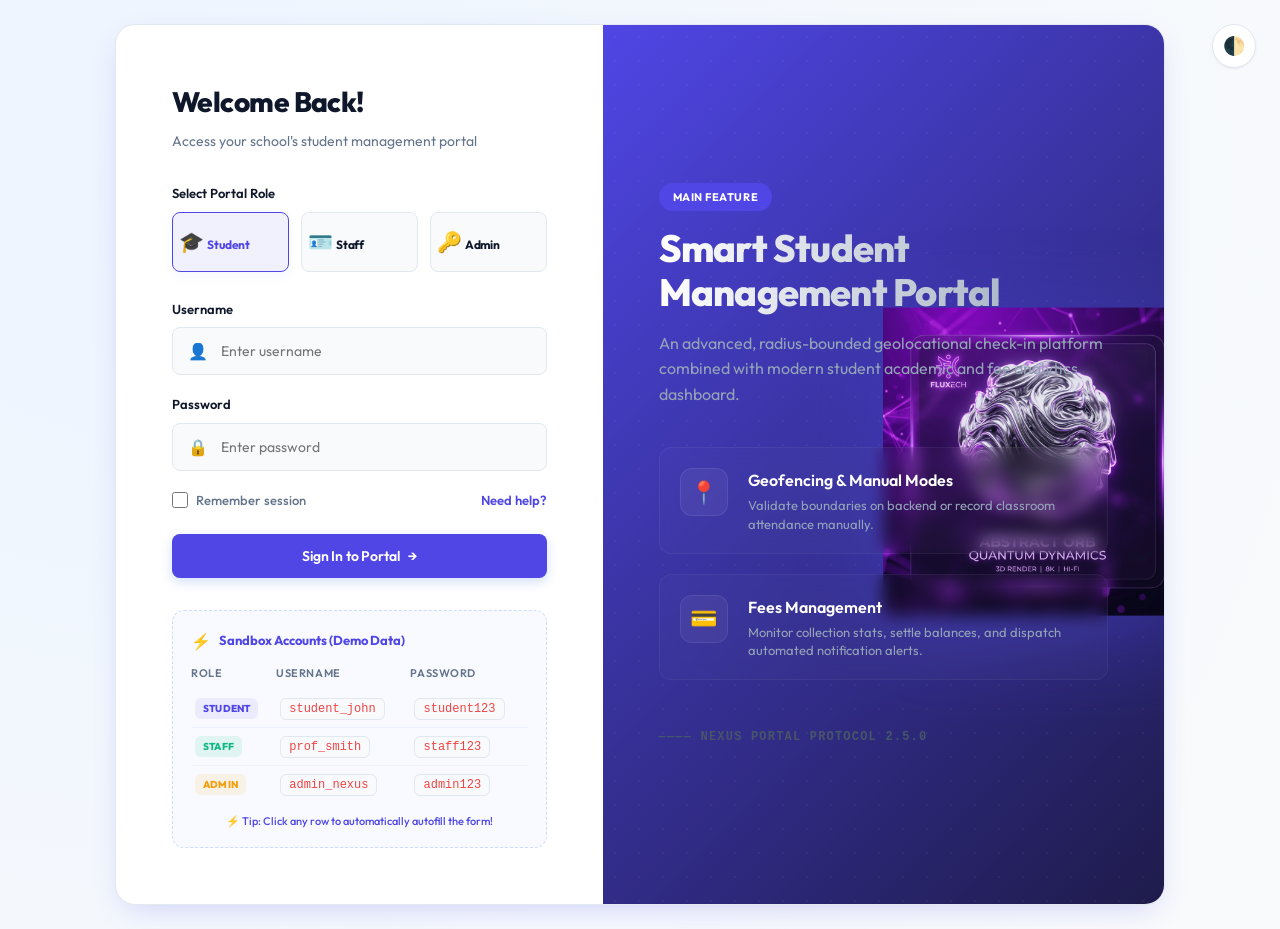
==== commit d8f527bd: "Redesign portal UI to soft indigo/violet theme, implement fees management dashboard & stats, build d" ====
--- a/frontend/index.html
+++ b/frontend/index.html
@@ -7,44 +7,14 @@
     <link rel="preconnect" href="https://fonts.googleapis.com">
     <link rel="preconnect" href="https://fonts.gstatic.com" crossorigin>
     <link href="https://fonts.googleapis.com/css2?family=Outfit:wght@300;400;500;600;700;800&display=swap" rel="stylesheet">
-    <link rel="stylesheet" href="style.css">
+    <link rel="stylesheet" href="style.css?v=2.5.0">
 </head>
 <body class="login-body">
     <!-- Theme Toggle Floating Button -->
     <button class="theme-toggle" id="theme-btn" aria-label="Toggle Dark Mode">🌓</button>
 
     <div class="login-wrapper">
-        <!-- Left Panel - Corporate Branding & Features -->
-        <div class="login-visual">
-            <div class="visual-content">
-                <span class="badge">Main Feature</span>
-                <h1>Geolocation Attendance Tracker</h1>
-                <p>Enforcing physical presence inside classrooms through advanced radius-bounded GPS tracking and QR-verified check-ins.</p>
-                
-                <div class="visual-features">
-                    <div class="v-feat">
-                        <span class="v-icon">📍</span>
-                        <div>
-                            <h4>100m Geofencing</h4>
-                            <p>Verify coordinates on backend using the Haversine formula.</p>
-                        </div>
-                    </div>
-                    <div class="v-feat">
-                        <span class="v-icon">🔒</span>
-                        <div>
-                            <h4>Role Isolation</h4>
-                            <p>Dedicated modules for Admin control, Staff scheduling & Student check-ins.</p>
-                        </div>
-                    </div>
-                </div>
-
-                <div class="visual-footer">
-                    ———— NEXUS SECURITY PROTOCOL 2.4.0
-                </div>
-            </div>
-        </div>
-
-        <!-- Right Panel - Login Card Form -->
+        <!-- Left Panel - Login Card Form -->
         <div class="login-container">
             <div class="login-header">
                 <h2>Welcome Back!</h2>
@@ -107,6 +77,9 @@
                     <span>Sign In to Portal</span>
                     <span class="btn-arrow">→</span>
                 </button>
+                <button type="button" class="btn btn-block" id="biometric-login-btn" onclick="handleBiometricLogin()" style="display: none; background: transparent; border: 1.5px solid var(--border-color); color: var(--primary); margin-top: 10px; border-radius: 12px; font-weight: 700; height: 48px; cursor: pointer; transition: all 0.2s ease;">
+                    <span>🔑 Quick Unlock (Biometric)</span>
+                </button>
             </form>
 
             <!-- Sandbox Accounts Helper Table -->
@@ -146,9 +119,42 @@
                 </div>
             </div>
         </div>
+
+        <!-- Right Panel - Corporate Branding & Features -->
+        <div class="login-visual">
+            <div class="visual-image-wrapper">
+                <img src="login_visual_asset.png" alt="Smart Student Portal Visual" class="floating-orb-img">
+            </div>
+            <div class="visual-content">
+                <span class="badge">Main Feature</span>
+                <h1>Smart Student Management Portal</h1>
+                <p>An advanced, radius-bounded geolocational check-in platform combined with modern student academic and fee analytics dashboard.</p>
+                
+                <div class="visual-features">
+                    <div class="v-feat">
+                        <span class="v-icon">📍</span>
+                        <div>
+                            <h4>Geofencing & Manual Modes</h4>
+                            <p>Validate boundaries on backend or record classroom attendance manually.</p>
+                        </div>
+                    </div>
+                    <div class="v-feat">
+                        <span class="v-icon">💳</span>
+                        <div>
+                            <h4>Fees Management</h4>
+                            <p>Monitor collection stats, settle balances, and dispatch automated notification alerts.</p>
+                        </div>
+                    </div>
+                </div>
+
+                <div class="visual-footer">
+                    ———— NEXUS PORTAL PROTOCOL 2.5.0
+                </div>
+            </div>
+        </div>
     </div>
 
-    <script src="script.js"></script>
+    <script src="script.js?v=2.5.0"></script>
     <script>
         // Inline UI helper to keep role cards styles synchronized instantly with radio changes
         function updateRoleUI(selectedRole) {
--- a/frontend/style.css
+++ b/frontend/style.css
@@ -7,10 +7,10 @@
 :root {
     --font-primary: 'Outfit', sans-serif;
     
-    /* Harmonious Light Mode Palette */
-    --primary: #2563eb;
-    --primary-hover: #1d4ed8;
-    --primary-light: rgba(37, 99, 235, 0.08);
+    /* Harmonious Light Mode Palette (EduStream Style) */
+    --primary: #5046e6;
+    --primary-hover: #4338ca;
+    --primary-light: rgba(80, 70, 230, 0.08);
     --success: #10b981;
     --success-light: rgba(16, 185, 129, 0.1);
     --danger: #ef4444;
@@ -27,26 +27,26 @@
     --text-color: #0f172a;
     --text-muted: #64748b;
     
-    /* Sidebar (Corporate Navy) */
-    --sidebar-bg: #0b1528;
-    --sidebar-text: #94a3b8;
-    --sidebar-active-bg: #1e293b;
-    --sidebar-active: #ffffff;
+    /* Sidebar (EduStream White/Light) */
+    --sidebar-bg: #ffffff;
+    --sidebar-text: #64748b;
+    --sidebar-active-bg: #e0e7ff;
+    --sidebar-active: #5046e6;
     
     /* Shadow & Glass */
     --shadow-sm: 0 1px 3px 0 rgba(0, 0, 0, 0.05), 0 1px 2px -1px rgba(0, 0, 0, 0.05);
-    --shadow-md: 0 4px 6px -1px rgba(0, 0, 0, 0.08), 0 2px 4px -2px rgba(0, 0, 0, 0.08);
-    --shadow-lg: 0 10px 15px -3px rgba(37, 99, 235, 0.05), 0 4px 6px -4px rgba(37, 99, 235, 0.05);
-    --shadow-premium: 0 10px 30px -10px rgba(37, 99, 235, 0.2);
+    --shadow-md: 0 4px 6px -1px rgba(80, 70, 230, 0.08), 0 2px 4px -2px rgba(80, 70, 230, 0.08);
+    --shadow-lg: 0 10px 15px -3px rgba(80, 70, 230, 0.12), 0 4px 6px -4px rgba(80, 70, 230, 0.12);
+    --shadow-premium: 0 10px 30px -10px rgba(80, 70, 230, 0.25);
     
     --glass-bg: rgba(255, 255, 255, 0.8);
     --glass-border: rgba(241, 245, 249, 0.5);
     --glass-blur: 16px;
     
     /* Borders & Radius */
-    --border-radius: 16px;
-    --border-radius-sm: 10px;
-    --border-radius-lg: 24px;
+    --border-radius: 12px;
+    --border-radius-sm: 8px;
+    --border-radius-lg: 20px;
     --transition: all 0.3s cubic-bezier(0.4, 0, 0.2, 1);
 }
 
@@ -58,8 +58,10 @@
     --text-color: #f1f5f9;
     --text-muted: #94a3b8;
     
-    --sidebar-bg: #030712;
-    --sidebar-active-bg: #0f172a;
+    --sidebar-bg: #0c1120;
+    --sidebar-text: #94a3b8;
+    --sidebar-active-bg: rgba(80, 70, 230, 0.15);
+    --sidebar-active: #818cf8;
     
     --glass-bg: rgba(12, 17, 32, 0.8);
     --glass-border: rgba(30, 41, 59, 0.5);
@@ -69,7 +71,7 @@
     --shadow-lg: 0 10px 15px -3px rgba(0, 0, 0, 0.4);
     --shadow-premium: 0 10px 30px -10px rgba(0, 0, 0, 0.5);
     
-    --primary-light: rgba(37, 99, 235, 0.15);
+    --primary-light: rgba(80, 70, 230, 0.2);
 }
 
 /* ==========================================================================
@@ -322,12 +324,42 @@
 /* Left Panel - corporate gradient & grid */
 .login-visual {
     flex: 1.2;
-    background: linear-gradient(135deg, #0b1528 0%, #060b13 100%);
+    background: linear-gradient(135deg, #4f46e5 0%, #1e1b4b 100%);
     position: relative;
     padding: 56px;
     display: flex;
     align-items: center;
     overflow: hidden;
+}
+
+.visual-image-wrapper {
+    position: absolute;
+    right: -5%;
+    top: 50%;
+    transform: translateY(-50%);
+    width: 55%;
+    opacity: 0.9;
+    pointer-events: none;
+    z-index: 1;
+}
+
+.floating-orb-img {
+    width: 100%;
+    height: auto;
+    filter: drop-shadow(0 20px 50px rgba(80, 70, 230, 0.45));
+    animation: orbFloat 6s ease-in-out infinite;
+}
+
+@keyframes orbFloat {
+    0% {
+        transform: translateY(0px);
+    }
+    50% {
+        transform: translateY(-20px);
+    }
+    100% {
+        transform: translateY(0px);
+    }
 }
 
 /* Dot Grid Overlay */
@@ -731,7 +763,7 @@
 }
 
 .sidebar-brand h3 {
-    color: #ffffff;
+    color: var(--primary);
     font-size: 20px;
     font-weight: 800;
     letter-spacing: -0.02em;
@@ -815,13 +847,13 @@
 
 .menu-list li:hover {
     background-color: var(--sidebar-active-bg);
-    color: #ffffff;
+    color: var(--sidebar-active);
 }
 
 .menu-list li.active {
-    background-color: var(--primary);
-    color: #ffffff;
-    box-shadow: 0 4px 12px rgba(37, 99, 235, 0.2);
+    background-color: var(--sidebar-active-bg);
+    color: var(--sidebar-active);
+    box-shadow: 0 4px 12px rgba(80, 70, 230, 0.15);
 }
 
 .menu-icon {
@@ -1666,3 +1698,313 @@
 /* Badge colors */
 .badge-warning { background-color: var(--warning-light); color: var(--warning); }
 .badge-success { background-color: var(--success-light); color: var(--success); }
+
+/* ==========================================================================
+   ADDED SYSTEM FEATURES STYLING
+   ========================================================================== */
+
+/* Notifications Bell Dropdown */
+.notif-dropdown {
+    position: absolute;
+    top: calc(100% + 8px);
+    right: 0;
+    width: 320px;
+    background-color: var(--card-bg);
+    border: 1px solid var(--border-color);
+    border-radius: var(--border-radius-sm);
+    box-shadow: var(--shadow-lg);
+    z-index: 1000;
+    animation: zoom-in 0.2s ease-out;
+}
+
+.notif-header {
+    display: flex;
+    justify-content: space-between;
+    align-items: center;
+    padding: 12px 16px;
+    border-bottom: 1px solid var(--border-color);
+}
+
+.notif-header h4 {
+    margin: 0;
+    font-size: 14px;
+    font-weight: 700;
+}
+
+.btn-link-sm {
+    background: none;
+    border: none;
+    color: var(--primary);
+    font-size: 11px;
+    font-weight: 600;
+    cursor: pointer;
+    padding: 0;
+    transition: var(--transition);
+}
+
+.btn-link-sm:hover {
+    color: var(--primary-hover);
+    text-decoration: underline;
+}
+
+.notif-list {
+    max-height: 280px;
+    overflow-y: auto;
+}
+
+.notif-item {
+    padding: 12px 16px;
+    border-bottom: 1px solid var(--border-color);
+    cursor: pointer;
+    transition: var(--transition);
+    display: flex;
+    flex-direction: column;
+    gap: 4px;
+}
+
+.notif-item:last-child {
+    border-bottom: none;
+}
+
+.notif-item:hover {
+    background-color: var(--primary-light);
+}
+
+.notif-item.unread {
+    border-left: 3px solid var(--primary);
+    background-color: rgba(37, 99, 235, 0.02);
+}
+
+.notif-item-title {
+    font-size: 13px;
+    font-weight: 600;
+    color: var(--text-color);
+}
+
+.notif-item-msg {
+    font-size: 12px;
+    color: var(--text-muted);
+}
+
+.notif-item-time {
+    font-size: 10px;
+    color: var(--text-muted);
+    align-self: flex-end;
+}
+
+.notif-empty {
+    padding: 24px;
+    text-align: center;
+    color: var(--text-muted);
+    font-size: 13px;
+}
+
+/* Webcam Container & Stream Frames */
+.camera-widget-container {
+    position: relative;
+    border-radius: var(--border-radius-sm);
+    overflow: hidden;
+    border: 1px solid var(--border-color);
+    background-color: #030712;
+    aspect-ratio: 4/3;
+    display: flex;
+    align-items: center;
+    justify-content: center;
+}
+
+.camera-stream {
+    width: 100%;
+    height: 100%;
+    object-fit: cover;
+    transform: scaleX(-1); /* Mirror camera stream */
+}
+
+.camera-overlay {
+    position: absolute;
+    top: 0;
+    left: 0;
+    right: 0;
+    bottom: 0;
+    border: 2px dashed rgba(255, 255, 255, 0.4);
+    margin: 20px;
+    border-radius: 8px;
+    pointer-events: none;
+    display: flex;
+    align-items: center;
+    justify-content: center;
+    color: rgba(255, 255, 255, 0.7);
+    font-size: 12px;
+    font-weight: 500;
+    text-shadow: 0 1px 4px rgba(0, 0, 0, 0.8);
+}
+
+.camera-overlay-circle {
+    position: absolute;
+    top: 50%;
+    left: 50%;
+    transform: translate(-50%, -50%);
+    width: 180px;
+    height: 180px;
+    border: 2px dashed var(--primary);
+    border-radius: 50%;
+    pointer-events: none;
+    box-shadow: 0 0 0 9999px rgba(0, 0, 0, 0.5); /* Dim surrounding areas */
+}
+
+/* Leaves application form grid elements */
+.leave-grid {
+    display: grid;
+    grid-template-columns: repeat(auto-fit, minmax(200px, 1fr));
+    gap: 16px;
+    margin-bottom: 16px;
+}
+
+/* Table elements overrides for badges */
+.badge-pill {
+    padding: 4px 8px;
+    border-radius: 9999px;
+    font-size: 11px;
+    font-weight: 600;
+}
+
+.badge-pill.pending {
+    background-color: var(--warning-light);
+    color: var(--warning);
+}
+
+.badge-pill.approved {
+    background-color: var(--success-light);
+    color: var(--success);
+}
+
+.badge-pill.rejected {
+    background-color: var(--danger-light);
+    color: var(--danger);
+}
+
+/* ==========================================================================
+   8. STUDENT PROFILE & FEES MANAGEMENT STYLES
+   ========================================================================== */
+
+/* Profile Grid & Layout */
+.profile-header-card {
+    display: flex;
+    align-items: center;
+    gap: 24px;
+    padding: 24px;
+    background: var(--card-bg);
+    border-radius: var(--border-radius);
+    border: 1px solid var(--border-color);
+    margin-bottom: 24px;
+    box-shadow: var(--shadow-sm);
+}
+
+.profile-avatar-large {
+    font-size: 40px;
+    width: 80px;
+    height: 80px;
+    background: var(--primary-light);
+    border-radius: 50%;
+    display: flex;
+    align-items: center;
+    justify-content: center;
+    border: 2px solid var(--primary);
+}
+
+.profile-details-grid {
+    display: grid;
+    grid-template-columns: repeat(auto-fit, minmax(200px, 1fr));
+    gap: 16px;
+}
+
+.profile-info-item {
+    padding: 12px 16px;
+    background: var(--bg-color);
+    border-radius: var(--border-radius-sm);
+    border: 1px solid var(--border-color);
+}
+
+.profile-info-label {
+    font-size: 11px;
+    color: var(--text-muted);
+    text-transform: uppercase;
+    font-weight: 700;
+    margin-bottom: 4px;
+}
+
+.profile-info-value {
+    font-size: 14px;
+    font-weight: 600;
+    color: var(--text-color);
+}
+
+/* Attendance calendar grid */
+.attendance-calendar-mini {
+    display: grid;
+    grid-template-columns: repeat(7, 1fr);
+    gap: 8px;
+    margin-top: 16px;
+}
+
+.calendar-day-box {
+    aspect-ratio: 1;
+    display: flex;
+    flex-direction: column;
+    align-items: center;
+    justify-content: center;
+    border-radius: var(--border-radius-sm);
+    border: 1px solid var(--border-color);
+    font-size: 11px;
+    font-weight: 700;
+}
+
+.calendar-day-box.present {
+    background-color: var(--success-light);
+    color: var(--success);
+    border-color: rgba(16, 185, 129, 0.2);
+}
+
+.calendar-day-box.late {
+    background-color: var(--warning-light);
+    color: var(--warning);
+    border-color: rgba(245, 158, 11, 0.2);
+}
+
+.calendar-day-box.absent {
+    background-color: var(--danger-light);
+    color: var(--danger);
+    border-color: rgba(239, 68, 68, 0.2);
+}
+
+/* Fees Cards & tables */
+.fee-badge {
+    padding: 6px 12px;
+    border-radius: 9999px;
+    font-size: 11px;
+    font-weight: 700;
+    text-transform: uppercase;
+    display: inline-block;
+}
+
+.fee-badge.paid {
+    background-color: var(--success-light);
+    color: var(--success);
+}
+
+.fee-badge.pending {
+    background-color: var(--warning-light);
+    color: var(--warning);
+}
+
+.fee-badge.overdue {
+    background-color: var(--danger-light);
+    color: var(--danger);
+}
+
+/* Charts responsive grid */
+.chart-container-large {
+    position: relative;
+    height: 280px;
+    width: 100%;
+}
+
